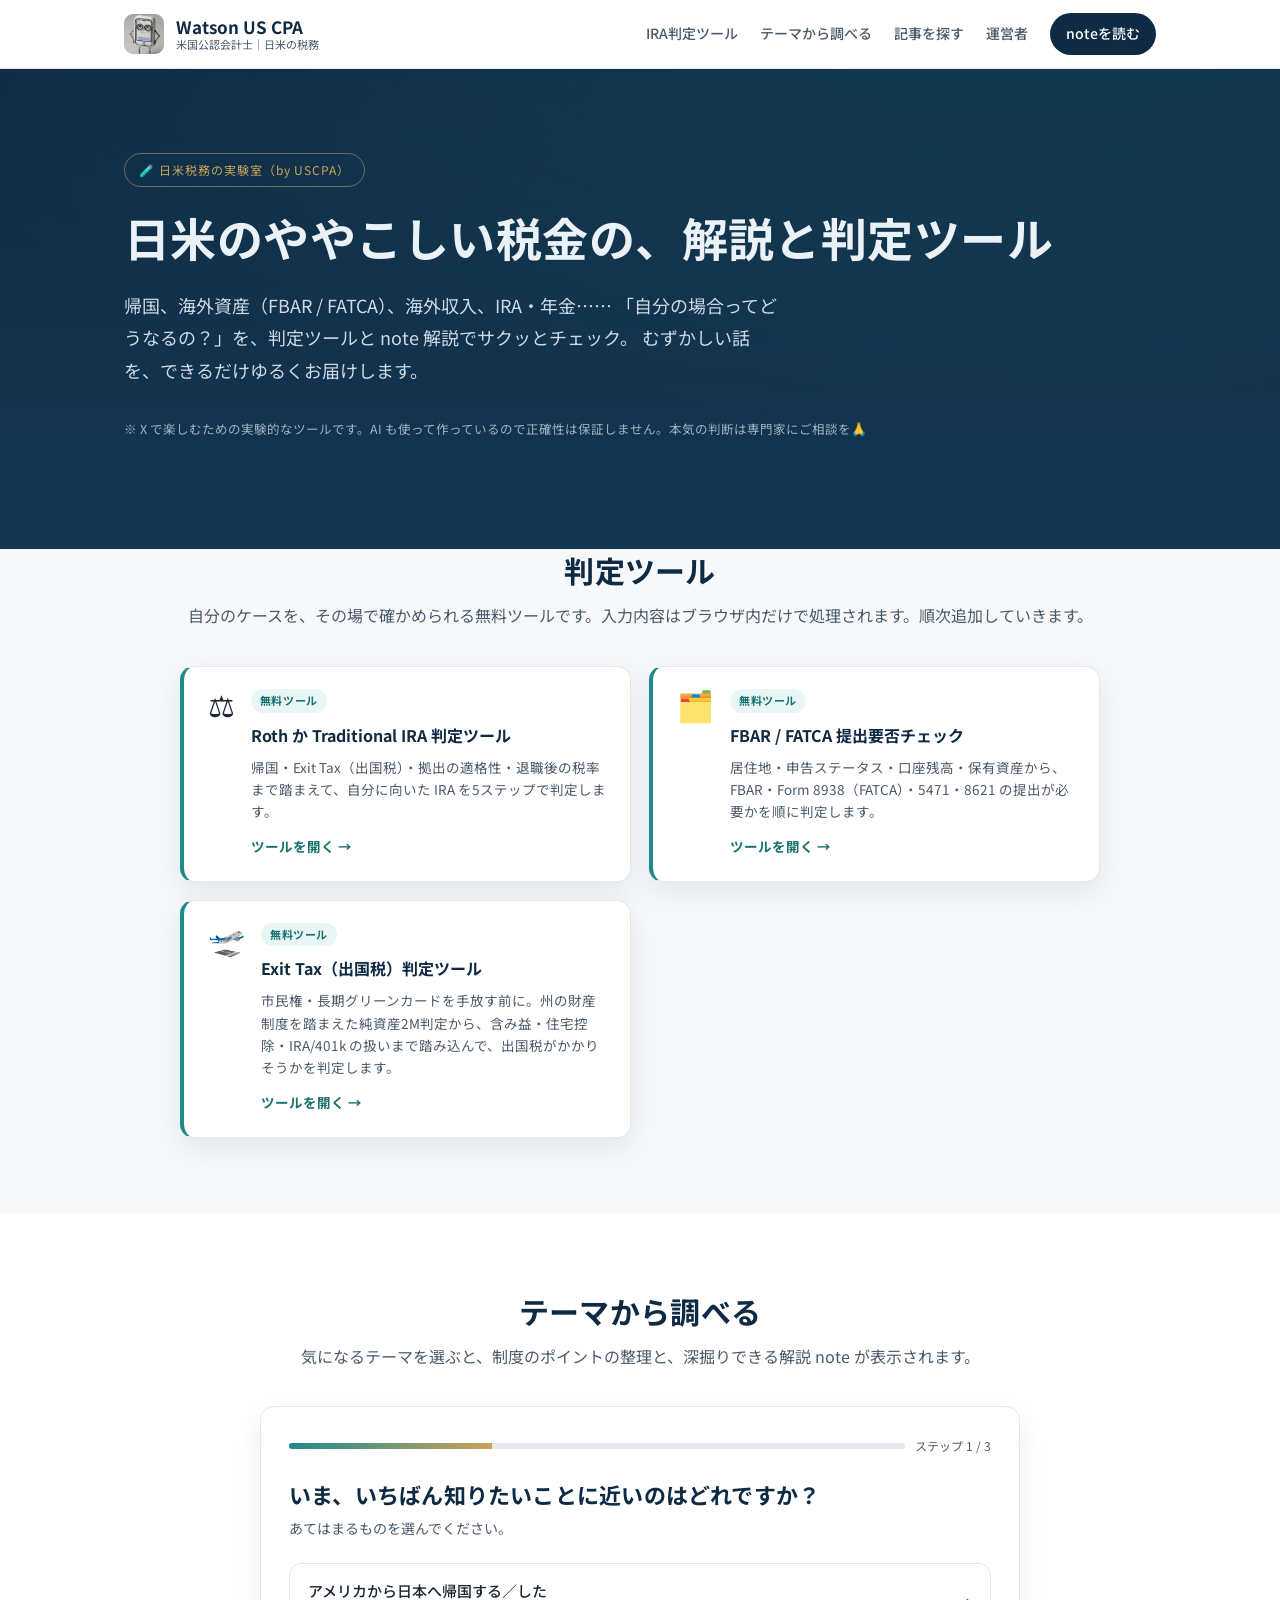
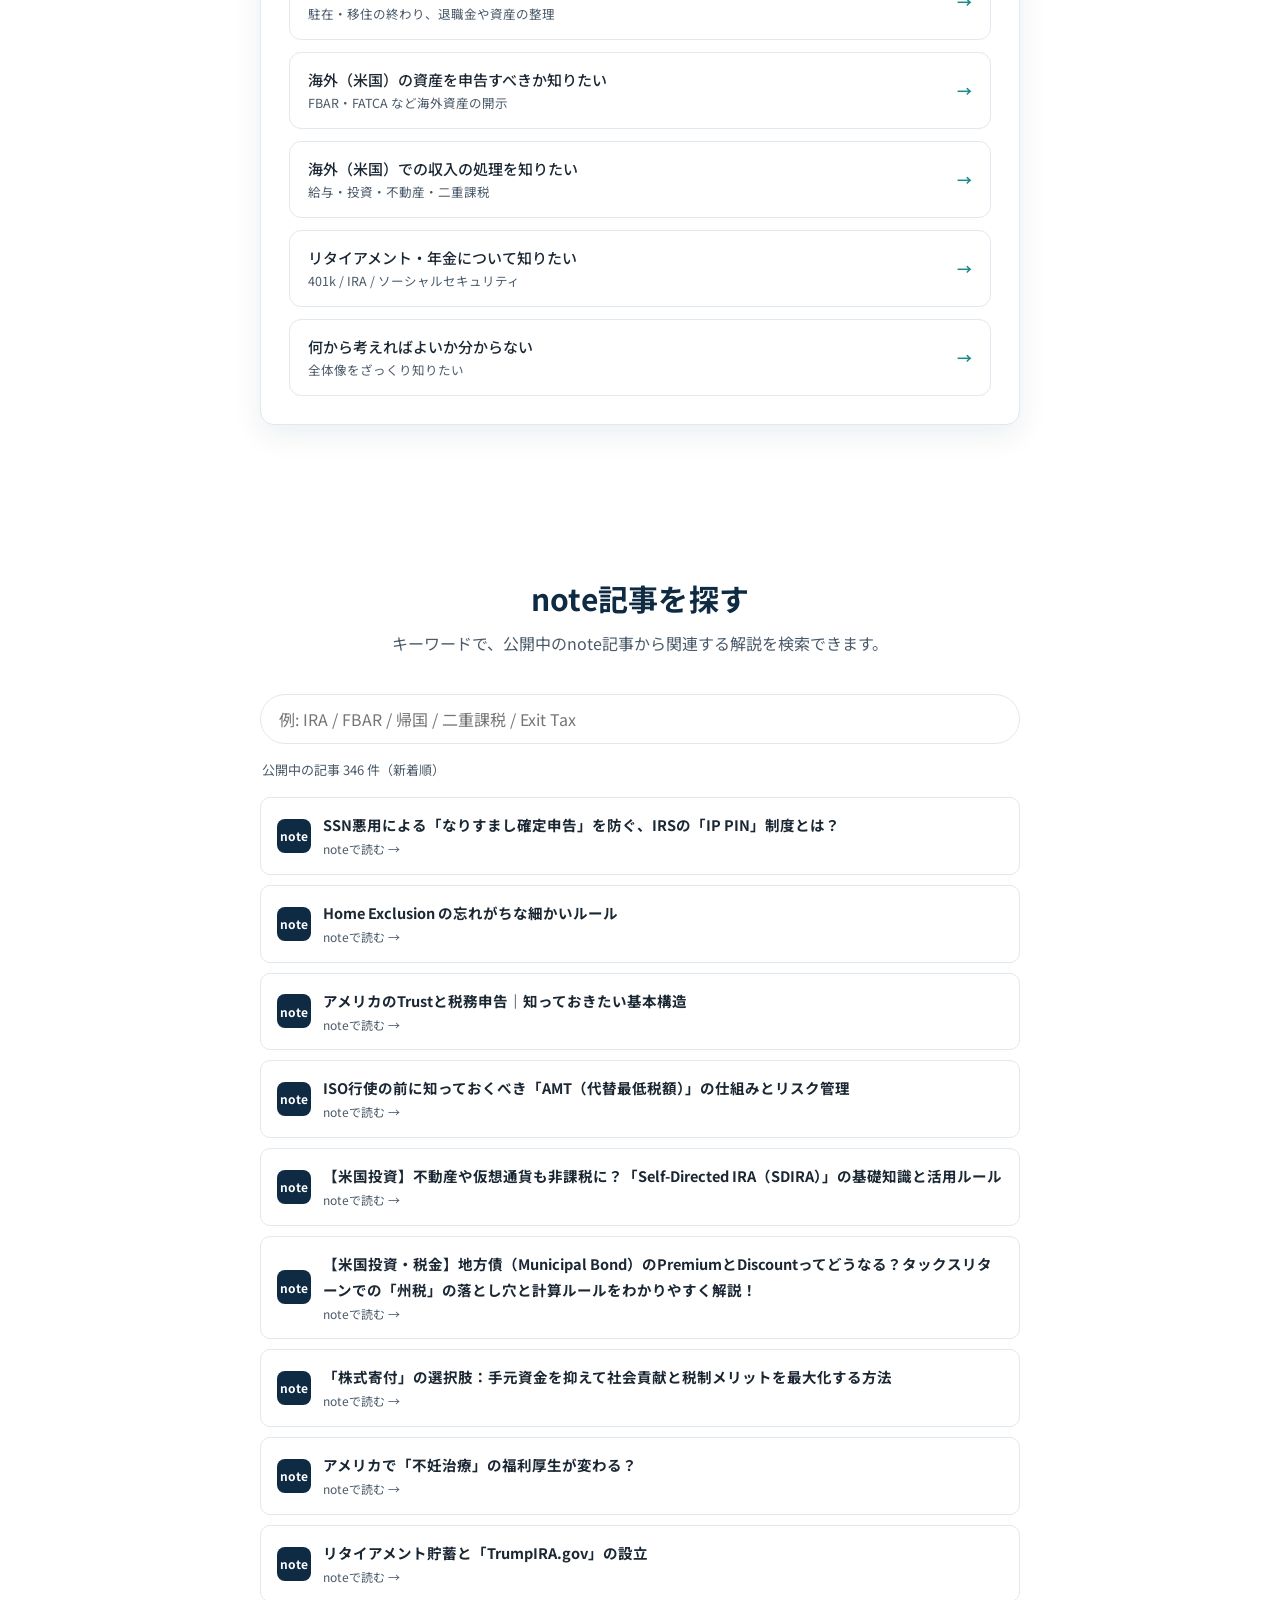
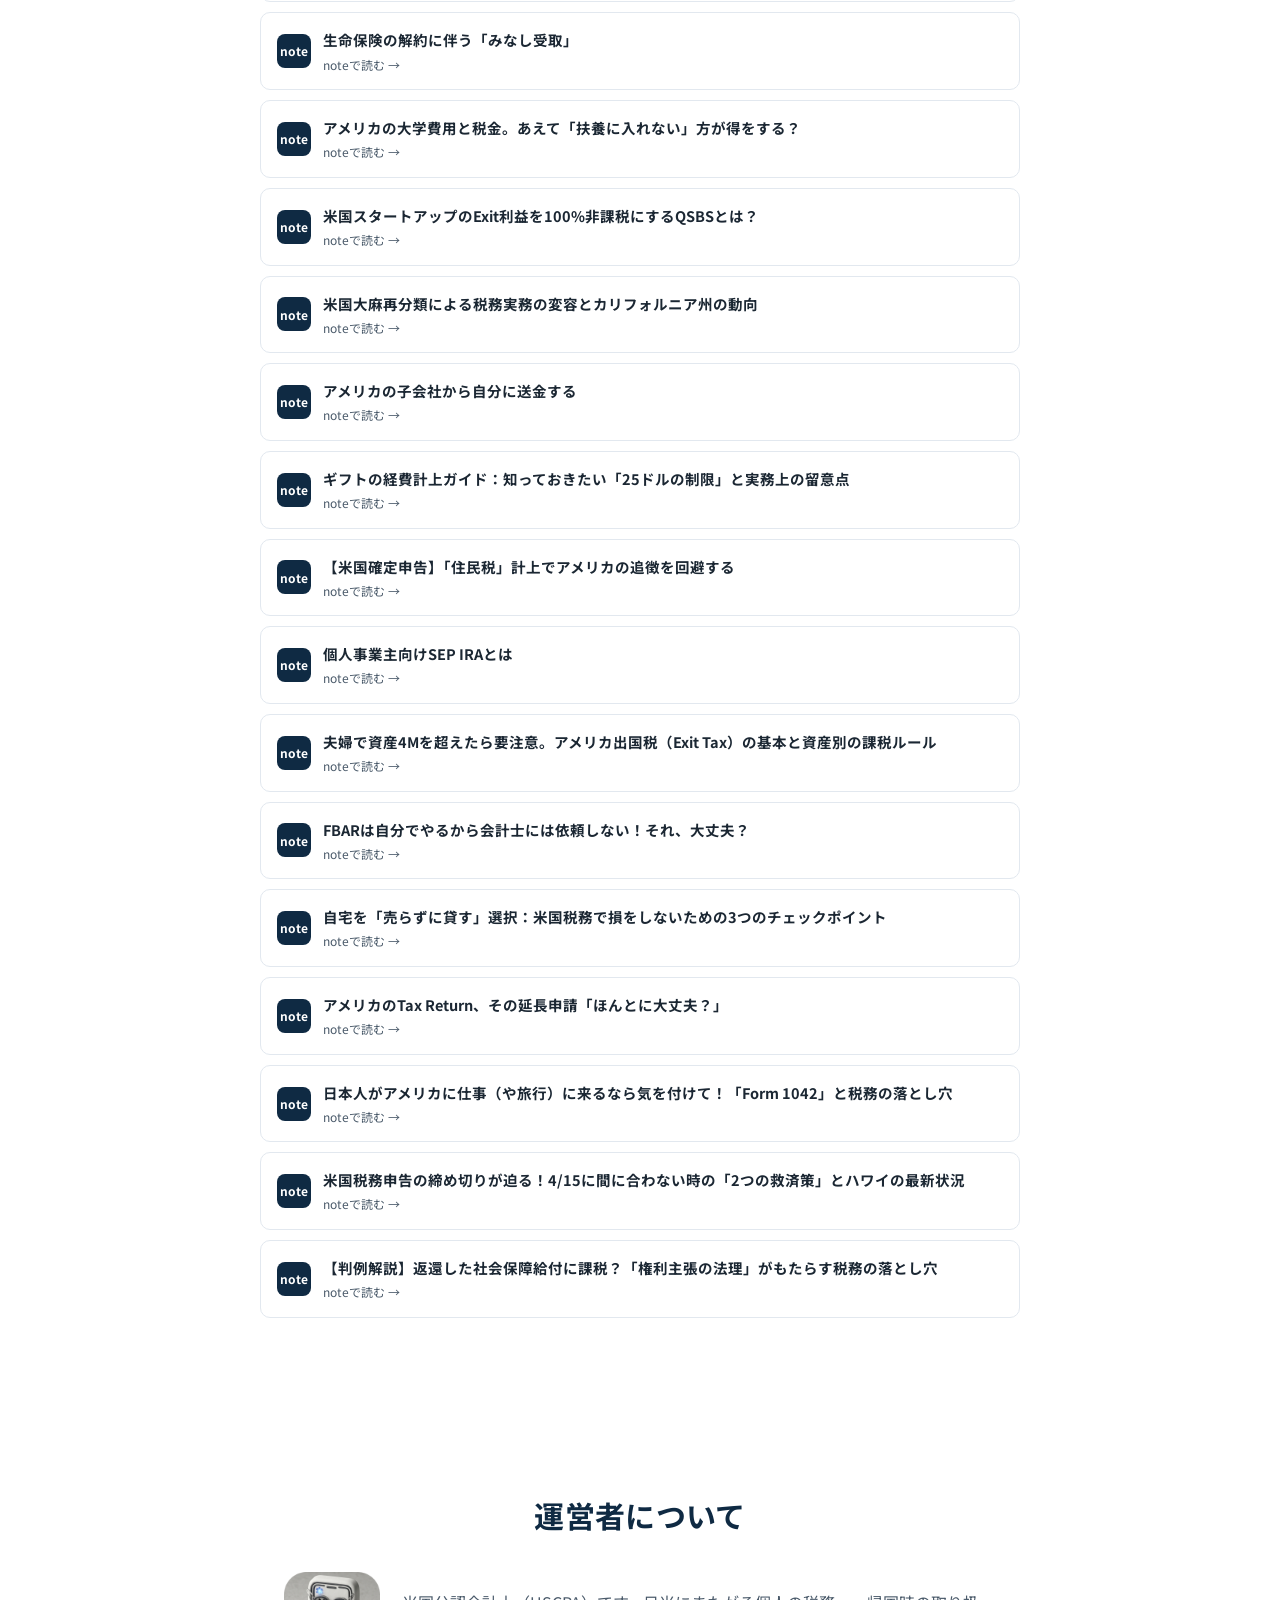
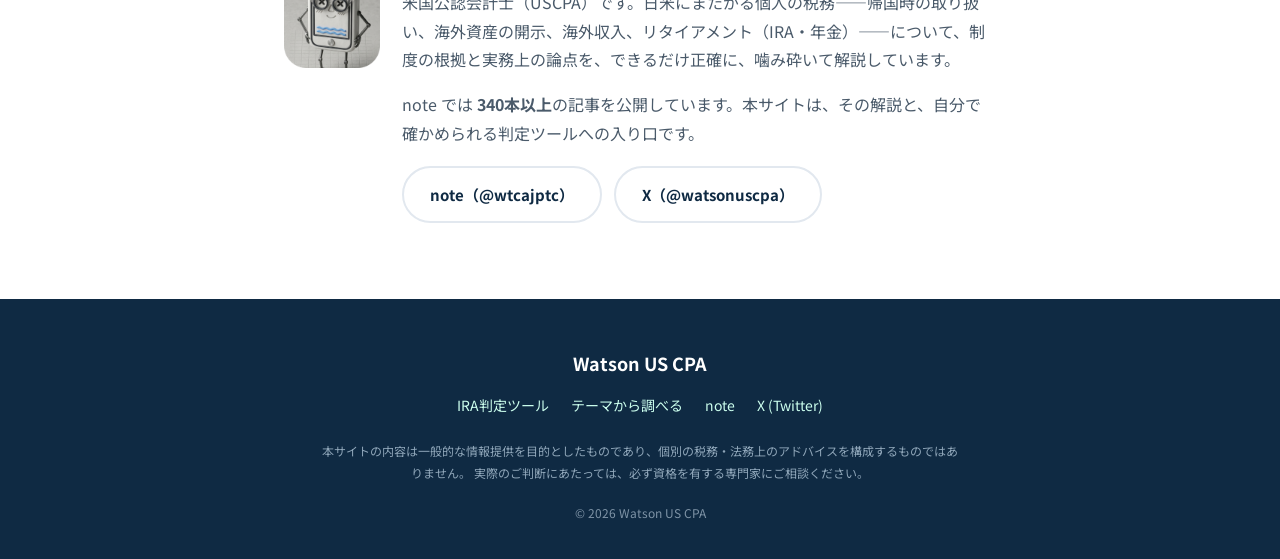
==== index.html @ b0e252cc "トップのヒーローを調整: 趣味・ポチッと表現を削除、ヒーローのボタン2つを削除 https://claude.ai/code/session_01CKh7BHox9RtDKH4gGtWrAj" ====
<!DOCTYPE html>
<html lang="ja">
<head>
  <meta charset="UTF-8" />
  <meta name="viewport" content="width=device-width, initial-scale=1.0" />
  <title>Watson US CPA ｜ 日米にまたがる税務の実務解説</title>
  <meta name="description" content="米国公認会計士（USCPA）が、日米にまたがる個人の税務——帰国、海外資産の開示（FBAR / FATCA）、海外収入、リタイアメント（IRA・年金）——を実務に基づいて解説します。知りたいテーマから、関連する解説noteと判定ツールにたどり着けます。" />

  <!-- OGP -->
  <meta property="og:type" content="website" />
  <meta property="og:title" content="Watson US CPA ｜ 日米にまたがる税務の実務解説" />
  <meta property="og:description" content="米国公認会計士（USCPA）が、日米にまたがる個人の税務を実務に基づいて解説。帰国・海外資産開示・海外収入・IRA / 年金。" />
  <meta name="twitter:card" content="summary" />
  <meta name="twitter:site" content="@watsonuscpa" />

  <link rel="icon" type="image/png" href="assets/img/favicon.png" />
  <link rel="apple-touch-icon" href="assets/img/apple-touch-icon.png" />

  <link rel="preconnect" href="https://fonts.googleapis.com" />
  <link rel="preconnect" href="https://fonts.gstatic.com" crossorigin />
  <link href="https://fonts.googleapis.com/css2?family=Noto+Sans+JP:wght@400;500;700&display=swap" rel="stylesheet" />
  <link rel="stylesheet" href="assets/css/style.css" />
</head>
<body>
  <!-- ===== Header ===== -->
  <header class="site-header">
    <div class="container header-inner">
      <a class="brand" href="#top">
        <img class="brand-mark" src="assets/img/avatar.png" alt="Watson US CPA" width="40" height="40" />
        <span class="brand-text">
          <strong>Watson US CPA</strong>
          <small>米国公認会計士｜日米の税務</small>
        </span>
      </a>
      <nav class="site-nav">
        <a href="ira/">IRA判定ツール</a>
        <a href="#diagnosis">テーマから調べる</a>
        <a href="#notes">記事を探す</a>
        <a href="#about">運営者</a>
        <a class="nav-cta" href="https://note.com/wtcajptc" target="_blank" rel="noopener">noteを読む</a>
      </nav>
    </div>
  </header>

  <main id="top">
    <!-- ===== Hero ===== -->
    <section class="hero">
      <div class="container hero-inner">
        <p class="eyebrow">🧪 日米税務の実験室（by USCPA）</p>
        <h1>日米のややこしい税金の、解説と判定ツール</h1>
        <p class="lead">
          帰国、海外資産（FBAR / FATCA）、海外収入、IRA・年金……
          「自分の場合ってどうなるの？」を、判定ツールと note 解説でサクッとチェック。
          むずかしい話を、できるだけゆるくお届けします。
        </p>
        <p class="hero-note">※ X で楽しむための実験的なツールです。AI も使って作っているので正確性は保証しません。本気の判断は専門家にご相談を🙏</p>
      </div>
    </section>

    <!-- ===== Tools ===== -->
    <section id="tools" class="tools">
      <div class="container">
        <header class="section-head">
          <h2>判定ツール</h2>
          <p>自分のケースを、その場で確かめられる無料ツールです。入力内容はブラウザ内だけで処理されます。順次追加していきます。</p>
        </header>
        <div id="tools-list" class="tools-grid"></div>
        <noscript>
          <p class="noscript-msg" style="text-align:center;">
            <a href="ira/">Roth か Traditional IRA 判定ツールを開く →</a>
          </p>
        </noscript>
      </div>
    </section>

    <!-- ===== Diagnosis ===== -->
    <section id="diagnosis" class="diagnosis">
      <div class="container">
        <header class="section-head">
          <h2>テーマから調べる</h2>
          <p>気になるテーマを選ぶと、制度のポイントの整理と、深掘りできる解説 note が表示されます。</p>
        </header>

        <div id="diagnosis-app" class="diagnosis-card">
          <!-- JSが描画します -->
          <noscript>
            <p class="noscript-msg">
              診断機能のご利用には JavaScript を有効にしてください。
              記事は <a href="https://note.com/wtcajptc" target="_blank" rel="noopener">note（@wtcajptc）</a> でもご覧いただけます。
            </p>
          </noscript>
        </div>
      </div>
    </section>

    <!-- ===== Notes search ===== -->
    <section id="notes" class="notes-search">
      <div class="container">
        <header class="section-head">
          <h2>note記事を探す</h2>
          <p>キーワードで、公開中のnote記事から関連する解説を検索できます。</p>
        </header>
        <div class="notes-box">
          <input id="notesSearch" type="search" placeholder="例: IRA / FBAR / 帰国 / 二重課税 / Exit Tax" autocomplete="off" />
          <p id="notesMeta" class="notes-meta"></p>
          <div id="notesList" class="dx-articles"></div>
        </div>
      </div>
    </section>

    <!-- ===== About ===== -->
    <section id="about" class="about">
      <div class="container about-inner">
        <header class="section-head">
          <h2>運営者について</h2>
        </header>
        <div class="about-card">
          <img class="about-avatar" src="assets/img/avatar.png" alt="Watson US CPA" width="96" height="96" />
          <div>
            <p>
              米国公認会計士（USCPA）です。日米にまたがる個人の税務——帰国時の取り扱い、海外資産の開示、海外収入、リタイアメント（IRA・年金）——について、制度の根拠と実務上の論点を、できるだけ正確に、噛み砕いて解説しています。
            </p>
            <p>
              note では <strong>340本以上</strong>の記事を公開しています。本サイトは、その解説と、自分で確かめられる判定ツールへの入り口です。
            </p>
            <p class="about-links">
              <a class="btn btn-outline" href="https://note.com/wtcajptc" target="_blank" rel="noopener">note（@wtcajptc）</a>
              <a class="btn btn-outline" href="https://x.com/watsonuscpa" target="_blank" rel="noopener">X（@watsonuscpa）</a>
            </p>
          </div>
        </div>
      </div>
    </section>
  </main>

  <!-- ===== Footer ===== -->
  <footer class="site-footer">
    <div class="container footer-inner">
      <p class="footer-brand">Watson US CPA</p>
      <nav class="footer-nav">
        <a href="ira/">IRA判定ツール</a>
        <a href="#diagnosis">テーマから調べる</a>
        <a href="https://note.com/wtcajptc" target="_blank" rel="noopener">note</a>
        <a href="https://x.com/watsonuscpa" target="_blank" rel="noopener">X (Twitter)</a>
      </nav>
      <p class="footer-disclaimer">
        本サイトの内容は一般的な情報提供を目的としたものであり、個別の税務・法務上のアドバイスを構成するものではありません。
        実際のご判断にあたっては、必ず資格を有する専門家にご相談ください。
      </p>
      <p class="footer-copy">© <span id="year"></span> Watson US CPA</p>
    </div>
  </footer>

  <script src="assets/js/notes.js"></script>
  <script src="assets/js/content.js?v=20260614a"></script>
  <script src="assets/js/app.js?v=20260614a"></script>
</body>
</html>
---- assets/css/style.css ----
/* ===== Design tokens ===== */
:root {
  --navy: #0f2a43;
  --navy-700: #16395a;
  --slate: #45607a;
  --teal: #1f8a8a;
  --teal-600: #18706f;
  --gold: #c9a35a;
  --bg: #f6f8fa;
  --surface: #ffffff;
  --ink: #1b2733;
  --ink-soft: #4a5a6a;
  --line: #e2e8ef;
  --shadow: 0 10px 30px rgba(15, 42, 67, 0.08);
  --radius: 14px;
  --maxw: 1080px;
}

* { box-sizing: border-box; }

html { scroll-behavior: smooth; }

body {
  margin: 0;
  font-family: "Noto Sans JP", system-ui, -apple-system, "Segoe UI", sans-serif;
  color: var(--ink);
  background: var(--bg);
  line-height: 1.8;
  -webkit-font-smoothing: antialiased;
}

.container {
  width: 100%;
  max-width: var(--maxw);
  margin: 0 auto;
  padding: 0 24px;
}

a { color: var(--teal-600); }

h1, h2, h3 { line-height: 1.4; letter-spacing: 0.01em; }

/* ===== Header ===== */
.site-header {
  position: sticky;
  top: 0;
  z-index: 50;
  background: rgba(255, 255, 255, 0.92);
  backdrop-filter: blur(8px);
  border-bottom: 1px solid var(--line);
}
.header-inner {
  display: flex;
  align-items: center;
  justify-content: space-between;
  height: 68px;
}
.brand {
  display: flex;
  align-items: center;
  gap: 12px;
  text-decoration: none;
  color: var(--navy);
}
.brand-mark {
  width: 40px;
  height: 40px;
  object-fit: contain;
}
.brand-text { display: flex; flex-direction: column; line-height: 1.2; }
.brand-text strong { font-size: 17px; }
.brand-text small { color: var(--ink-soft); font-size: 11px; }

.site-nav { display: flex; align-items: center; gap: 22px; }
.site-nav a {
  text-decoration: none;
  color: var(--ink-soft);
  font-size: 14px;
  font-weight: 500;
}
.site-nav a:hover { color: var(--navy); }
.nav-cta {
  padding: 8px 16px;
  border-radius: 999px;
  background: var(--navy);
  color: #fff !important;
}
.nav-cta:hover { background: var(--navy-700); }

/* ===== Hero ===== */
.hero {
  background:
    radial-gradient(1200px 400px at 80% -10%, rgba(31, 138, 138, 0.18), transparent),
    linear-gradient(180deg, #0f2a43 0%, #143752 100%);
  color: #eaf1f7;
  padding: 84px 0 96px;
}
.eyebrow {
  display: inline-block;
  margin: 0 0 18px;
  padding: 5px 14px;
  border: 1px solid rgba(201, 163, 90, 0.5);
  border-radius: 999px;
  color: var(--gold);
  font-size: 12px;
  letter-spacing: 0.08em;
}
.hero h1 {
  margin: 0 0 20px;
  font-size: clamp(28px, 4.6vw, 46px);
  font-weight: 700;
}
.lead {
  max-width: 660px;
  margin: 0 0 32px;
  font-size: clamp(15px, 1.8vw, 18px);
  color: #cddae6;
}
.hero-actions { display: flex; flex-wrap: wrap; gap: 14px; }
.hero-note {
  margin-top: 26px;
  font-size: 12.5px;
  color: #9fb3c4;
}

/* ===== Buttons ===== */
.btn {
  display: inline-flex;
  align-items: center;
  justify-content: center;
  padding: 13px 26px;
  border-radius: 999px;
  font-weight: 700;
  font-size: 15px;
  text-decoration: none;
  border: 2px solid transparent;
  cursor: pointer;
  transition: transform 0.05s ease, background 0.2s ease, color 0.2s ease;
}
.btn:active { transform: translateY(1px); }
.btn-primary { background: var(--gold); color: #2a2010; }
.btn-primary:hover { background: #d8b46e; }
.btn-ghost { background: transparent; border-color: rgba(255, 255, 255, 0.45); color: #fff; }
.btn-ghost:hover { background: rgba(255, 255, 255, 0.1); }
.btn-outline { background: #fff; border-color: var(--line); color: var(--navy); }
.btn-outline:hover { border-color: var(--teal); color: var(--teal-600); }

/* ===== Featured tool ===== */
.tools { background: var(--bg); padding-top: 0; }
.tools-grid {
  display: grid;
  grid-template-columns: repeat(auto-fit, minmax(300px, 1fr));
  gap: 18px;
  max-width: 920px;
  margin: 0 auto;
}
.tool-card {
  display: flex;
  align-items: flex-start;
  gap: 16px;
  background: var(--surface);
  border: 1px solid var(--line);
  border-left: 4px solid var(--teal);
  border-radius: var(--radius);
  box-shadow: var(--shadow);
  padding: 22px 24px;
  text-decoration: none;
  color: var(--ink);
  transition: transform 0.06s ease, border-color 0.15s ease;
}
.tool-card:hover { transform: translateY(-2px); border-left-color: var(--gold); }
.tool-card-emoji { font-size: 30px; line-height: 1; flex-shrink: 0; }
.tool-card-body { display: flex; flex-direction: column; }
.tool-card-badge {
  align-self: flex-start;
  font-size: 11px;
  font-weight: 700;
  letter-spacing: 0.05em;
  color: var(--teal-600);
  background: #e8f6f6;
  padding: 2px 9px;
  border-radius: 999px;
  margin-bottom: 8px;
}
.tool-card-body strong { font-size: 16px; color: var(--navy); }
.tool-card-desc { font-size: 13.5px; color: var(--ink-soft); margin: 6px 0 12px; line-height: 1.65; }
.tool-card-cta { font-size: 13.5px; font-weight: 700; color: var(--teal-600); }
/* 準備中ツール：クリック不可・トーンを落とす */
.tool-card.is-soon {
  cursor: default;
  border-left-color: var(--line);
  background: #fafafa;
  box-shadow: none;
}
.tool-card.is-soon:hover { transform: none; border-left-color: var(--line); }
.tool-card.is-soon .tool-card-emoji { opacity: 0.5; filter: grayscale(1); }
.tool-card.is-soon strong,
.tool-card.is-soon .tool-card-desc { color: var(--ink-soft); }
.tool-card-badge.is-soon { color: #8a8a8a; background: #ededed; }
.tool-card.is-soon .tool-card-cta { color: #9a9a9a; }
/* 準備中でも関連noteは調べられる導線 */
.tool-card-soonlink {
  align-self: flex-start;
  font-size: 13px;
  font-weight: 700;
  color: var(--teal-600);
  text-decoration: none;
  cursor: pointer;
}
.tool-card-soonlink:hover { text-decoration: underline; }

/* 結果カード内のツール導線 */
.dx-tools { display: grid; gap: 10px; margin-bottom: 22px; }
.dx-tool {
  display: flex;
  align-items: center;
  gap: 14px;
  padding: 14px 16px;
  border: 1.5px solid var(--teal);
  border-radius: 12px;
  background: #f3fbfb;
  text-decoration: none;
  color: var(--ink);
  transition: background 0.15s ease;
}
.dx-tool:hover { background: #e8f6f6; }
.dx-tool-emoji { font-size: 24px; flex-shrink: 0; }
.dx-tool-body { display: flex; flex-direction: column; flex: 1; }
.dx-tool-body strong { font-size: 14.5px; color: var(--navy); }
.dx-tool-body span { font-size: 12.5px; color: var(--ink-soft); margin-top: 2px; line-height: 1.55; }
.dx-tool-cta { color: var(--teal); font-weight: 700; flex-shrink: 0; }
.dx-tool.is-soon {
  cursor: default;
  border-color: var(--line);
  background: #fafafa;
}
.dx-tool.is-soon:hover { background: #fafafa; }
.dx-tool.is-soon .dx-tool-emoji { opacity: 0.5; filter: grayscale(1); }
.dx-tool.is-soon .dx-tool-body strong { color: var(--ink-soft); }
.dx-tool-soon {
  font-size: 10.5px;
  font-weight: 700;
  color: #8a8a8a;
  background: #ededed;
  padding: 1px 7px;
  border-radius: 999px;
  margin-left: 4px;
  vertical-align: middle;
}
.dx-tool-soonlink {
  flex-shrink: 0;
  font-size: 12.5px;
  font-weight: 700;
  color: var(--teal-600);
  text-decoration: none;
  cursor: pointer;
}
.dx-tool-soonlink:hover { text-decoration: underline; }

/* ===== Sections ===== */
section { padding: 76px 0; }
.section-head { margin-bottom: 36px; text-align: center; }
.section-head h2 { margin: 0 0 10px; font-size: clamp(22px, 3vw, 30px); color: var(--navy); }
.section-head p { margin: 0; color: var(--ink-soft); }

/* ===== Diagnosis ===== */
.diagnosis { background: var(--surface); }
.diagnosis-card {
  max-width: 760px;
  margin: 0 auto;
  background: var(--surface);
  border: 1px solid var(--line);
  border-radius: var(--radius);
  box-shadow: var(--shadow);
  padding: 28px;
  min-height: 320px;
}

.dx-progress {
  display: flex;
  align-items: center;
  gap: 10px;
  margin-bottom: 22px;
}
.dx-progress-bar {
  flex: 1;
  height: 6px;
  background: var(--line);
  border-radius: 999px;
  overflow: hidden;
}
.dx-progress-fill {
  height: 100%;
  width: 0;
  background: linear-gradient(90deg, var(--teal), var(--gold));
  transition: width 0.35s ease;
}
.dx-step-label { font-size: 12px; color: var(--ink-soft); white-space: nowrap; }

.dx-question {
  font-size: clamp(18px, 2.4vw, 22px);
  font-weight: 700;
  color: var(--navy);
  margin: 0 0 6px;
}
.dx-sub { margin: 0 0 22px; color: var(--ink-soft); font-size: 14px; }

.dx-options { display: grid; gap: 12px; }
.dx-option {
  display: flex;
  align-items: center;
  justify-content: space-between;
  gap: 14px;
  width: 100%;
  text-align: left;
  padding: 16px 18px;
  border: 1.5px solid var(--line);
  border-radius: 12px;
  background: #fff;
  color: var(--ink);
  font-size: 15px;
  font-weight: 500;
  font-family: inherit;
  cursor: pointer;
  transition: border-color 0.15s ease, background 0.15s ease, transform 0.05s ease;
}
.dx-option:hover { border-color: var(--teal); background: #f3fbfb; }
.dx-option:active { transform: translateY(1px); }
.dx-option .arrow { color: var(--teal); font-weight: 700; flex-shrink: 0; }
.dx-option small { display: block; font-weight: 400; color: var(--ink-soft); font-size: 12.5px; margin-top: 3px; }

/* ===== Result ===== */
.dx-result-tag {
  display: inline-block;
  font-size: 12px;
  letter-spacing: 0.06em;
  color: var(--teal-600);
  background: #e8f6f6;
  padding: 4px 12px;
  border-radius: 999px;
  margin-bottom: 14px;
}
.dx-result-title {
  margin: 0 0 18px;
  font-size: clamp(19px, 2.6vw, 24px);
  color: var(--navy);
}
.dx-points {
  list-style: none;
  margin: 0 0 26px;
  padding: 0;
  display: grid;
  gap: 12px;
}
.dx-points li {
  position: relative;
  padding: 14px 16px 14px 46px;
  background: #f7fafc;
  border: 1px solid var(--line);
  border-radius: 10px;
  font-size: 14.5px;
}
.dx-points li::before {
  content: "✓";
  position: absolute;
  left: 16px;
  top: 13px;
  display: grid;
  place-items: center;
  width: 20px;
  height: 20px;
  border-radius: 50%;
  background: var(--teal);
  color: #fff;
  font-size: 12px;
  font-weight: 700;
}

.dx-articles-head {
  font-size: 14px;
  font-weight: 700;
  color: var(--navy);
  margin: 0 0 12px;
  padding-top: 6px;
  border-top: 1px dashed var(--line);
}
.dx-articles { display: grid; gap: 10px; margin-bottom: 24px; }
.dx-article {
  display: flex;
  align-items: center;
  gap: 12px;
  padding: 14px 16px;
  border: 1px solid var(--line);
  border-radius: 10px;
  text-decoration: none;
  color: var(--ink);
  background: #fff;
  transition: border-color 0.15s ease, background 0.15s ease;
}
.dx-article:hover { border-color: var(--gold); background: #fffdf7; }
.dx-article .ico {
  flex-shrink: 0;
  width: 34px;
  height: 34px;
  border-radius: 8px;
  display: grid;
  place-items: center;
  background: var(--navy);
  color: #fff;
  font-size: 12px;
  font-weight: 700;
}
.dx-article .meta { display: flex; flex-direction: column; }
.dx-article .meta strong { font-size: 14.5px; font-weight: 700; }
.dx-article .meta span { font-size: 12px; color: var(--ink-soft); }
.dx-article.is-pending { opacity: 0.85; }
.dx-article.is-pending .ico { background: var(--slate); }

.dx-share { margin: 4px 0 18px; }
.dx-share-btn {
  display: inline-flex;
  align-items: center;
  gap: 8px;
  padding: 10px 18px;
  border-radius: 999px;
  background: #1b2733;
  color: #fff;
  font-size: 13.5px;
  font-weight: 700;
  text-decoration: none;
  transition: background 0.15s ease;
}
.dx-share-btn:hover { background: #000; }
.dx-share-btn .dx-x { font-size: 16px; line-height: 1; }

.dx-cta {
  background: linear-gradient(135deg, #0f2a43, #16456a);
  color: #eaf1f7;
  border-radius: 12px;
  padding: 20px 22px;
  margin-bottom: 8px;
}
.dx-cta p { margin: 0 0 14px; font-size: 14px; color: #cddae6; }
.dx-cta .btn { font-size: 14px; padding: 11px 22px; }

.dx-actions {
  display: flex;
  flex-wrap: wrap;
  gap: 12px;
  margin-top: 22px;
  padding-top: 18px;
  border-top: 1px solid var(--line);
}
.dx-back, .dx-restart {
  background: none;
  border: none;
  color: var(--ink-soft);
  font-family: inherit;
  font-size: 14px;
  cursor: pointer;
  padding: 8px 4px;
}
.dx-back:hover, .dx-restart:hover { color: var(--navy); text-decoration: underline; }

.dx-disclaimer {
  margin-top: 18px;
  font-size: 12px;
  color: var(--ink-soft);
  background: #f7fafc;
  border-radius: 8px;
  padding: 12px 14px;
}

/* fade-in for steps */
.dx-fade { animation: dxFade 0.28s ease; }
@keyframes dxFade {
  from { opacity: 0; transform: translateY(6px); }
  to { opacity: 1; transform: translateY(0); }
}

.noscript-msg { color: var(--ink-soft); }

/* ===== Cases ===== */
.cases { background: var(--bg); }
.case-grid {
  display: grid;
  grid-template-columns: repeat(2, 1fr);
  gap: 18px;
}
.case-item {
  background: var(--surface);
  border: 1px solid var(--line);
  border-radius: var(--radius);
  padding: 24px;
}
.case-item h3 { margin: 0 0 8px; color: var(--navy); font-size: 17px; }
.case-item p { margin: 0; color: var(--ink-soft); font-size: 14px; }
.case-link { margin-top: 12px !important; }
.case-link a {
  font-size: 13.5px;
  font-weight: 700;
  color: var(--teal-600);
  text-decoration: none;
}
.case-link a:hover { color: var(--gold); text-decoration: underline; }
.badge {
  display: inline-block;
  margin-left: 6px;
  font-size: 11px;
  color: var(--gold);
  border: 1px solid rgba(201, 163, 90, 0.5);
  border-radius: 999px;
  padding: 1px 9px;
  vertical-align: middle;
}

/* ===== Notes search ===== */
.notes-search { background: var(--surface); }
.notes-box { max-width: 760px; margin: 0 auto; }
#notesSearch {
  width: 100%;
  height: 50px;
  padding: 0 18px;
  font-family: inherit;
  font-size: 16px;
  color: var(--ink);
  background: #fff;
  border: 1.5px solid var(--line);
  border-radius: 999px;
  transition: border-color 0.15s ease;
}
#notesSearch:focus { outline: none; border-color: var(--teal); }
.notes-meta { margin: 14px 2px 16px; font-size: 13px; color: var(--ink-soft); }

/* ===== About ===== */
.about { background: var(--surface); }
.about-inner { max-width: 760px; margin: 0 auto; }
.about-inner p { color: var(--ink-soft); }
.about-card { display: flex; gap: 22px; align-items: flex-start; }
.about-avatar {
  flex-shrink: 0;
  width: 96px;
  height: 96px;
  object-fit: contain;
}
.about-links { display: flex; gap: 12px; flex-wrap: wrap; margin: 18px 0 0; }
@media (max-width: 560px) {
  .about-card { flex-direction: column; align-items: center; text-align: left; }
}

/* ===== Footer ===== */
.site-footer {
  background: var(--navy);
  color: #c5d4e1;
  padding: 48px 0 36px;
}
.footer-inner { text-align: center; }
.footer-brand { font-weight: 700; color: #fff; font-size: 18px; margin: 0 0 14px; }
.footer-nav { display: flex; justify-content: center; gap: 22px; margin-bottom: 22px; }
.footer-nav a { color: #cfe; text-decoration: none; font-size: 14px; }
.footer-nav a:hover { text-decoration: underline; }
.footer-disclaimer {
  max-width: 640px;
  margin: 0 auto 18px;
  font-size: 12px;
  color: #8fa6b9;
}
.footer-copy { font-size: 12px; color: #7e93a6; margin: 0; }

/* ===== Responsive ===== */
@media (max-width: 720px) {
  .site-nav { gap: 14px; }
  .site-nav a:not(.nav-cta) { display: none; }
  .case-grid { grid-template-columns: 1fr; }
  section { padding: 56px 0; }
  .hero { padding: 60px 0 70px; }
  .diagnosis-card { padding: 20px; }
}
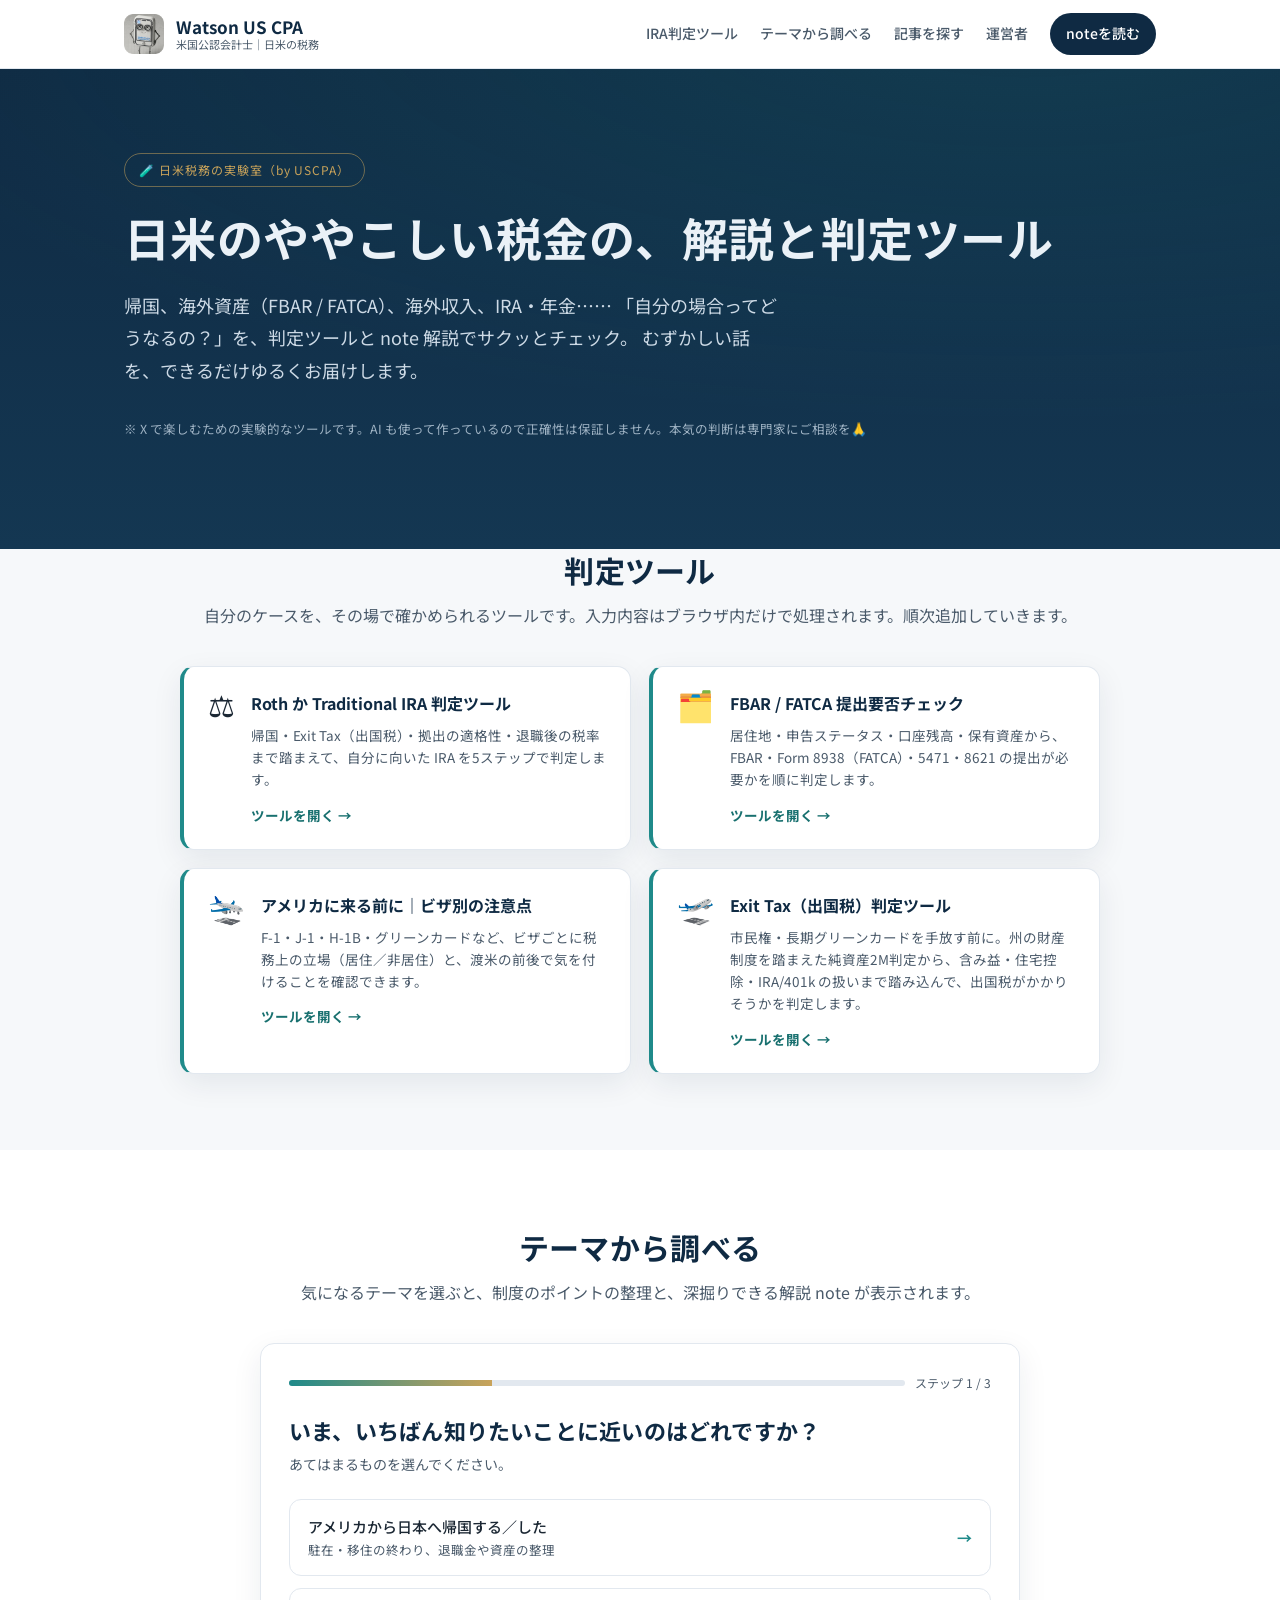
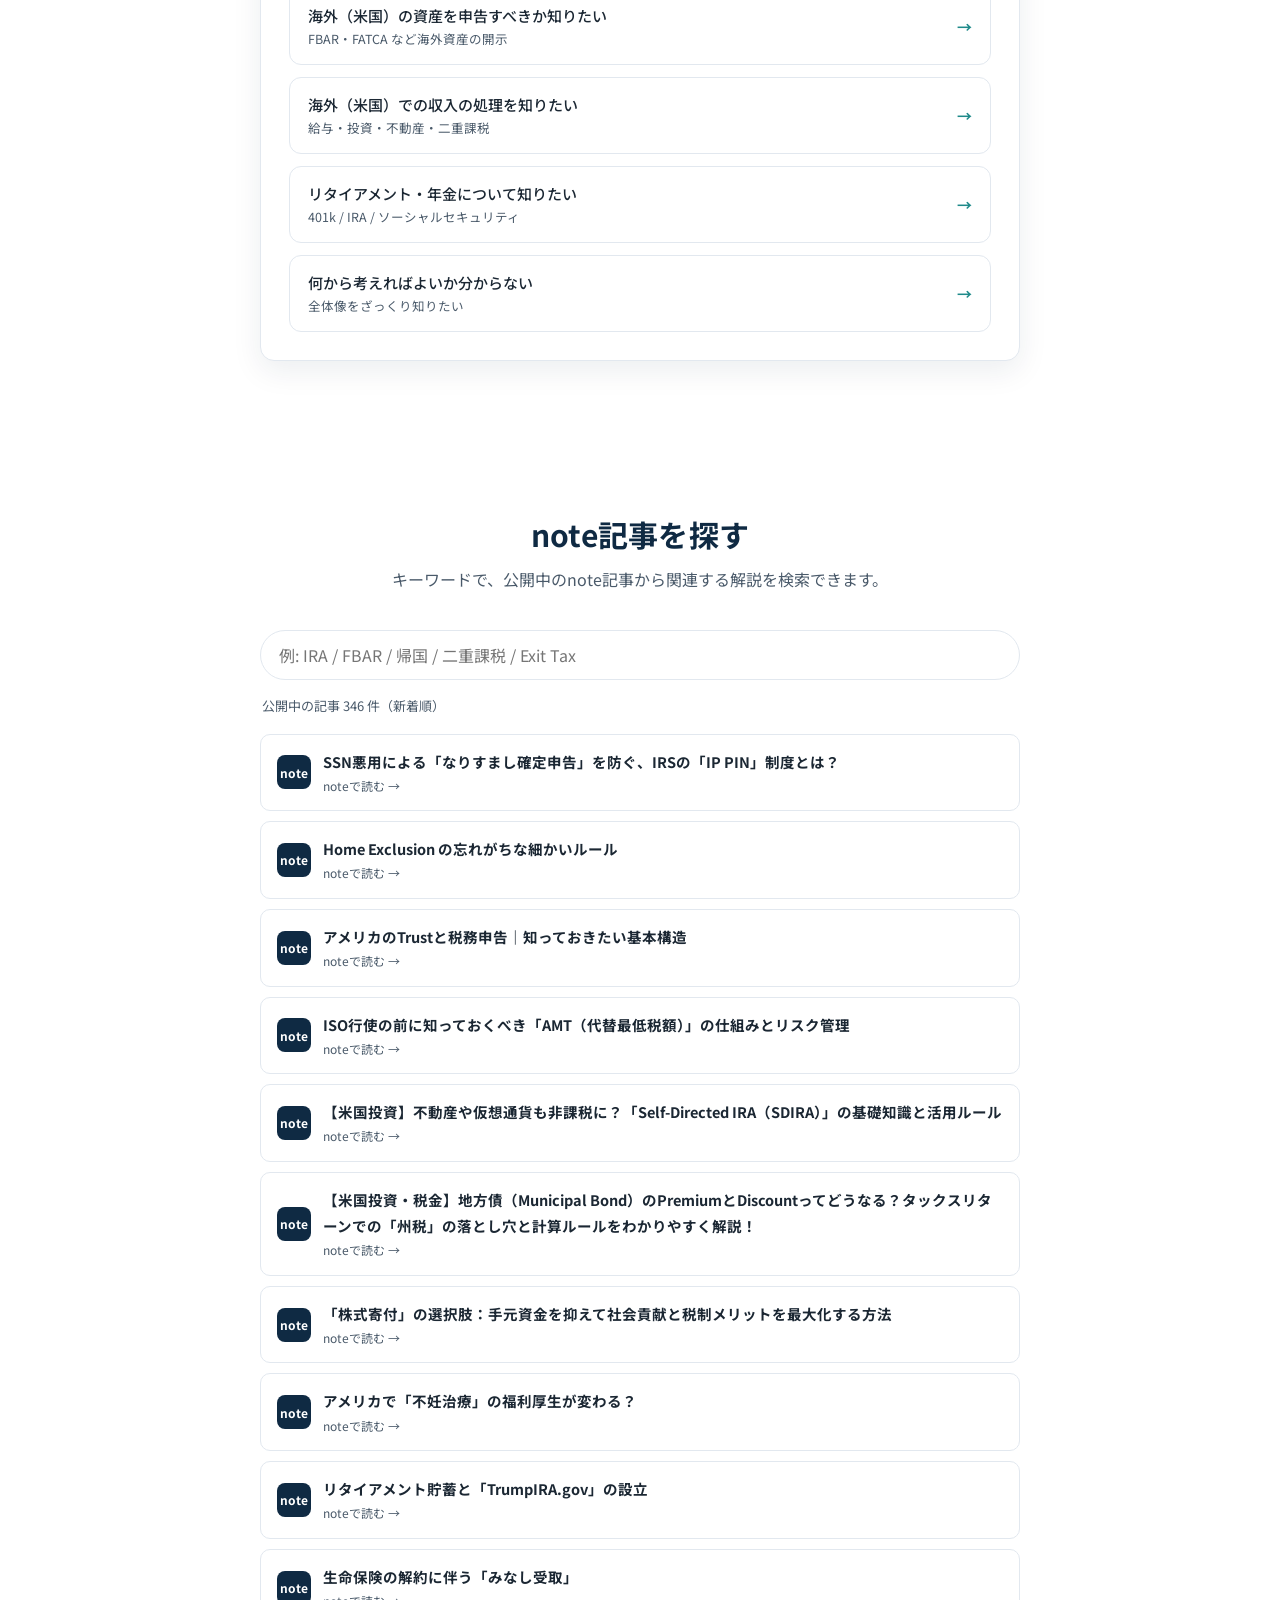
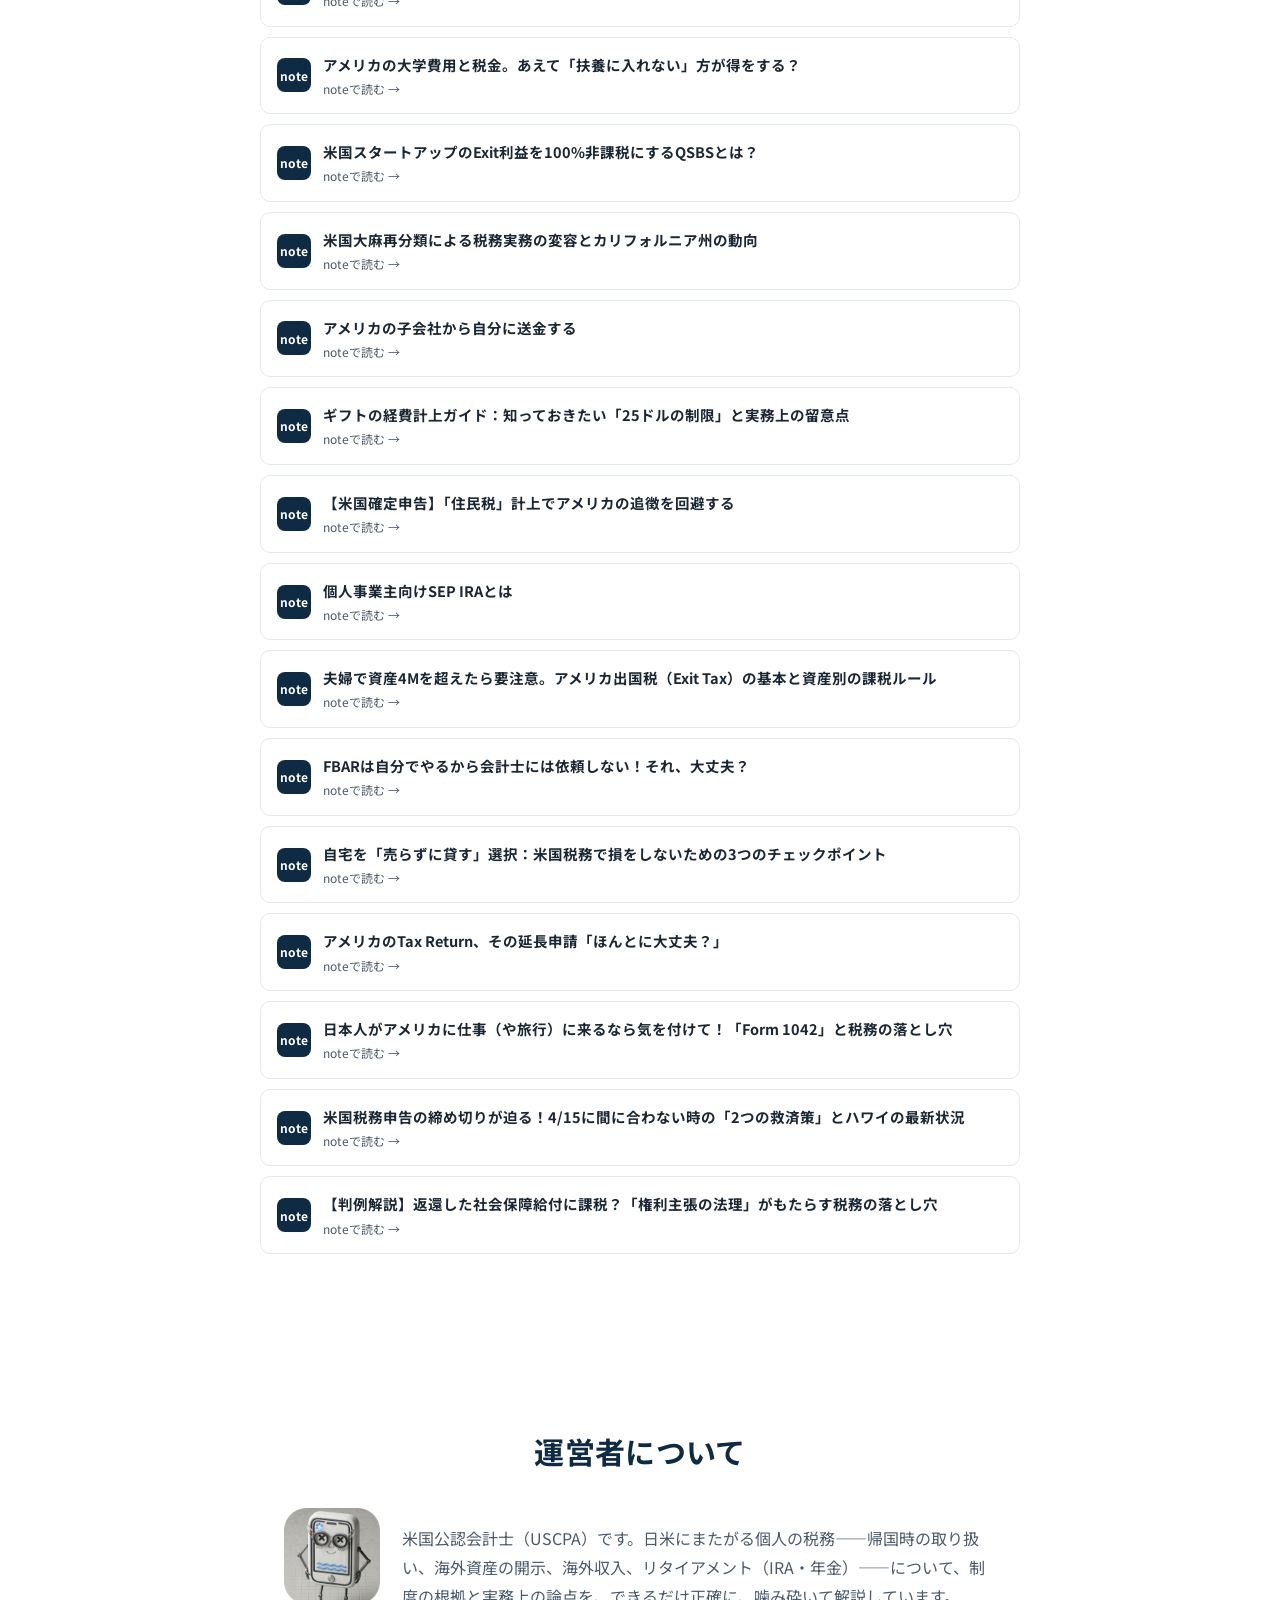
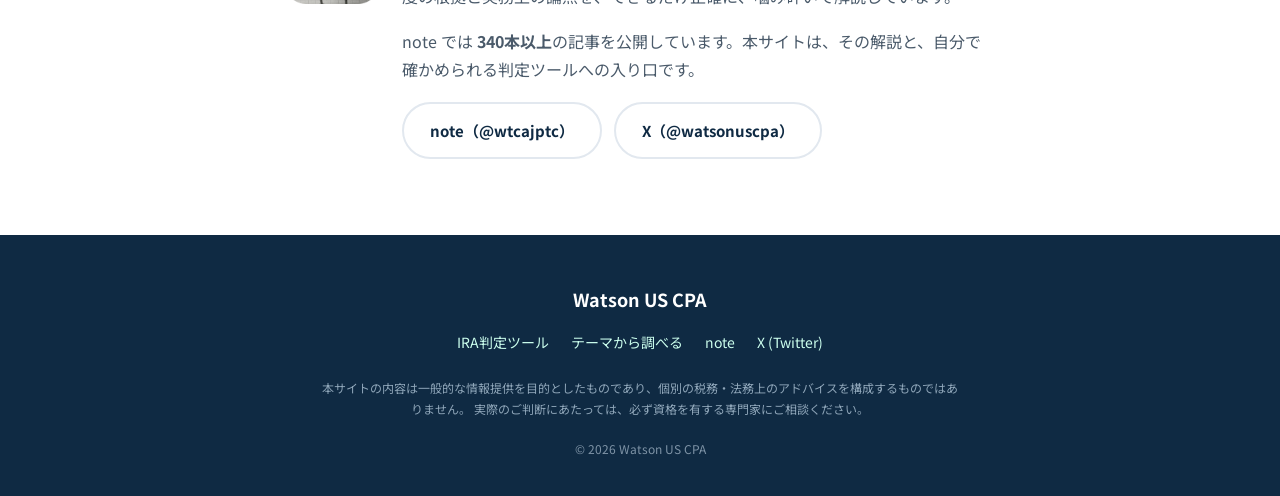
==== commit 2bbc0f45: "ビザ別ツール新規公開＋全ツールに免責同意ゲート＋「無料ツール」表記削除 - arrival/: アメリカに来る人向けのビザ別注意点ツールを追加。ビザ選択で   居住/非居住の立場と注意点を表示。F/J" ====
--- a/index.html
+++ b/index.html
@@ -62,7 +62,7 @@
       <div class="container">
         <header class="section-head">
           <h2>判定ツール</h2>
-          <p>自分のケースを、その場で確かめられる無料ツールです。入力内容はブラウザ内だけで処理されます。順次追加していきます。</p>
+          <p>自分のケースを、その場で確かめられるツールです。入力内容はブラウザ内だけで処理されます。順次追加していきます。</p>
         </header>
         <div id="tools-list" class="tools-grid"></div>
         <noscript>
@@ -152,7 +152,7 @@
   </footer>
 
   <script src="assets/js/notes.js"></script>
-  <script src="assets/js/content.js?v=20260614a"></script>
+  <script src="assets/js/content.js?v=20260614b"></script>
   <script src="assets/js/app.js?v=20260614a"></script>
 </body>
 </html>
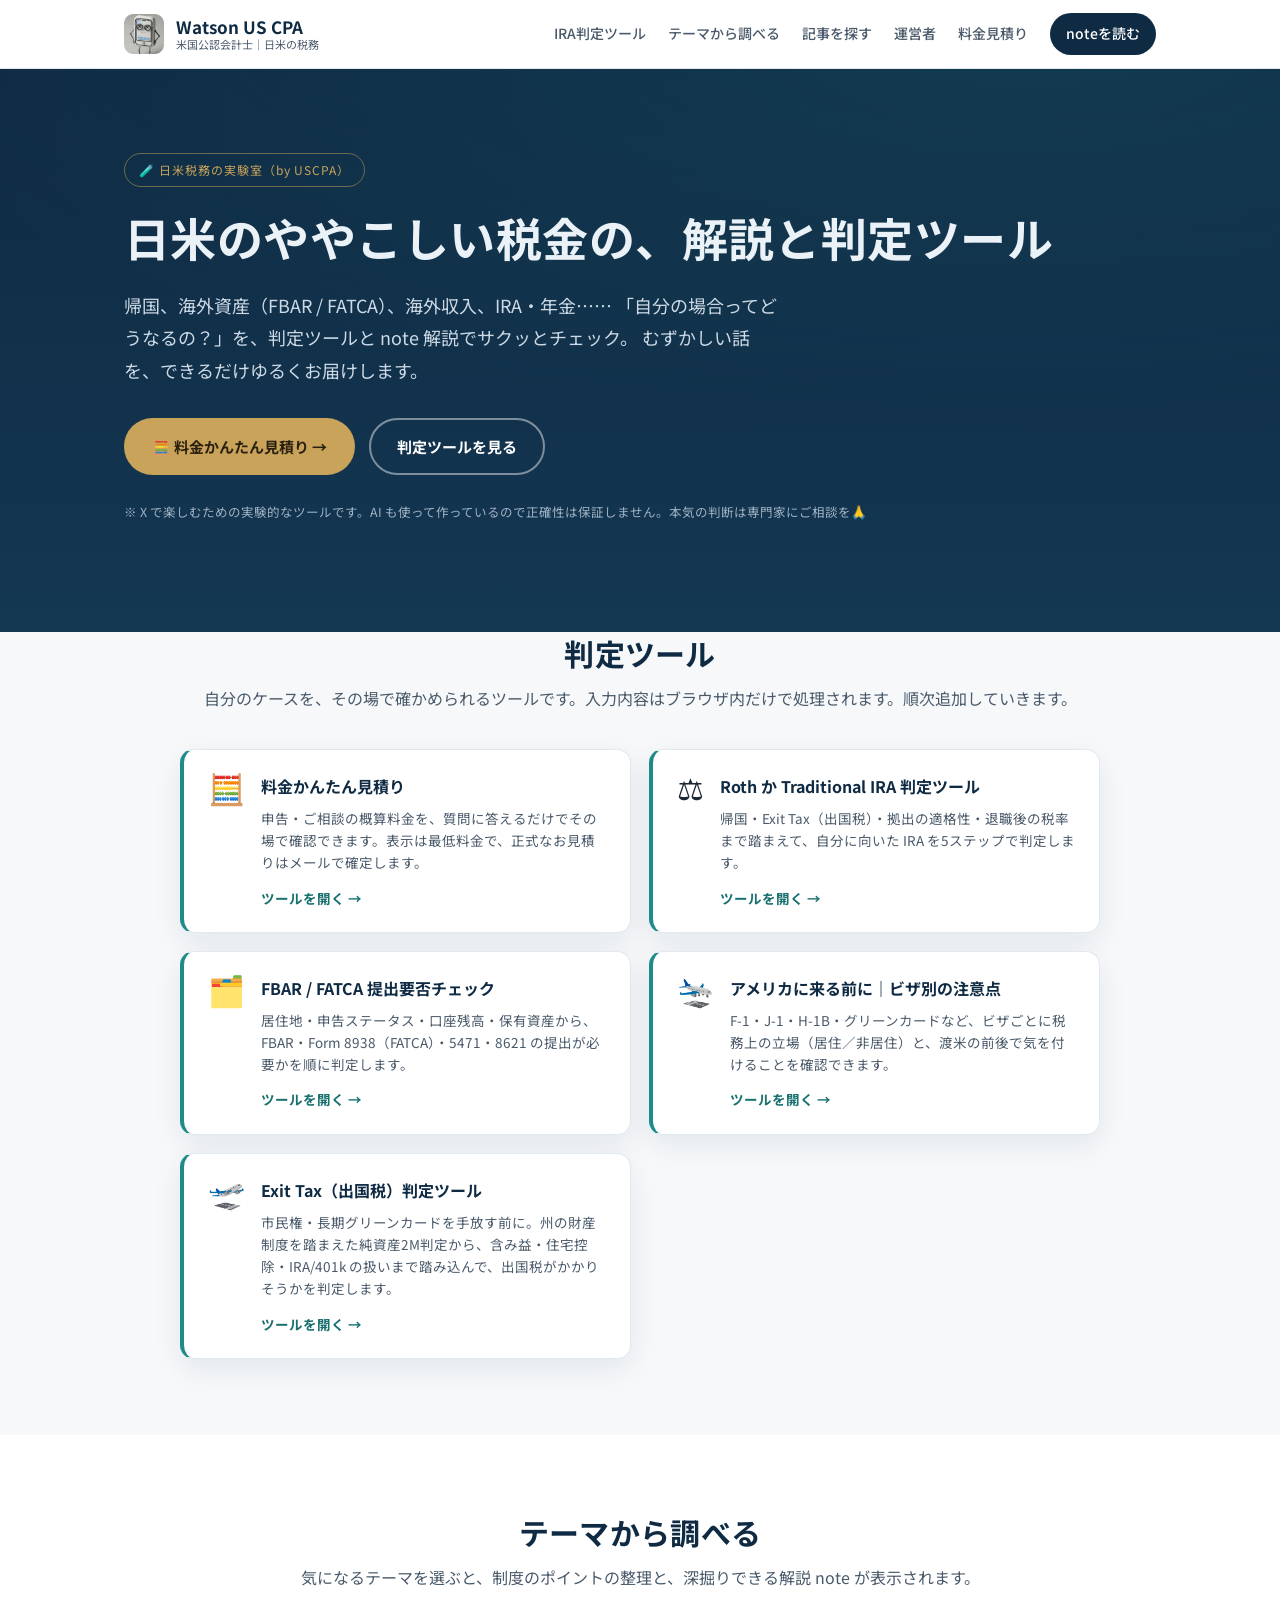
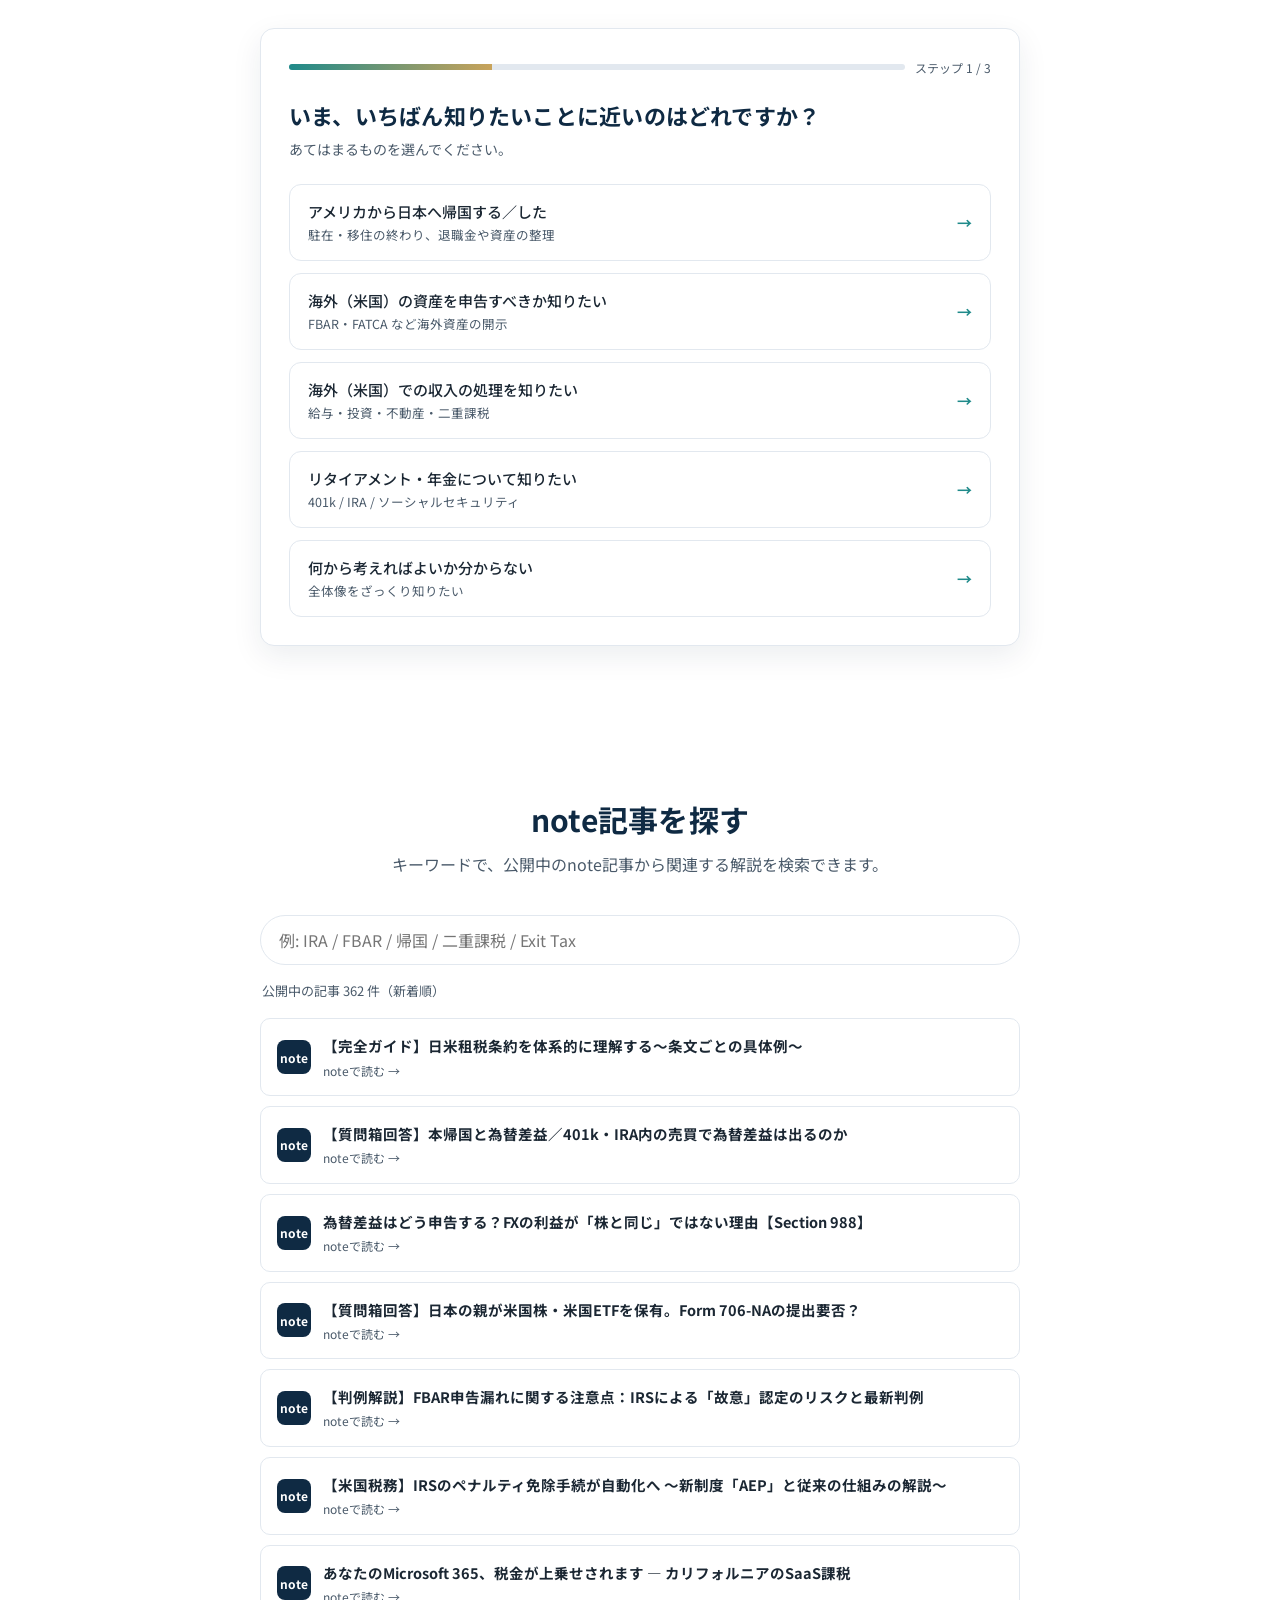
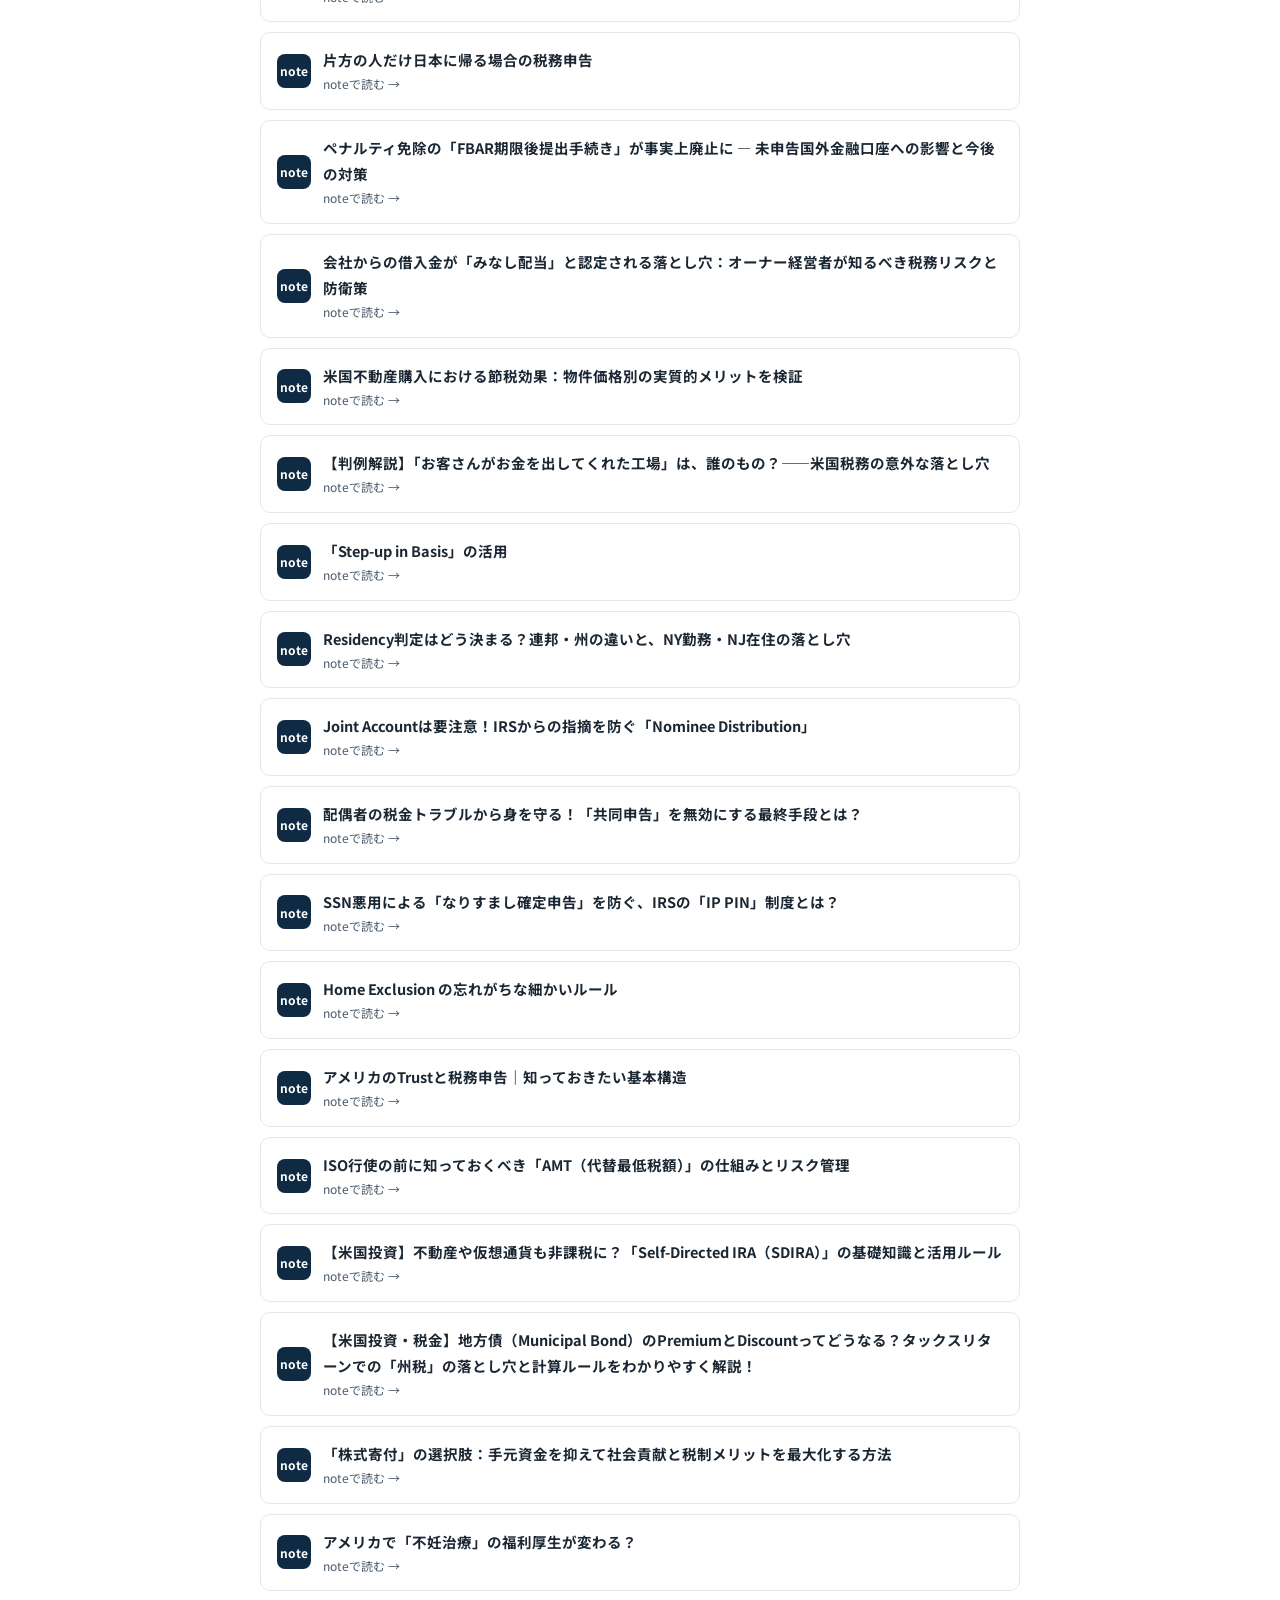
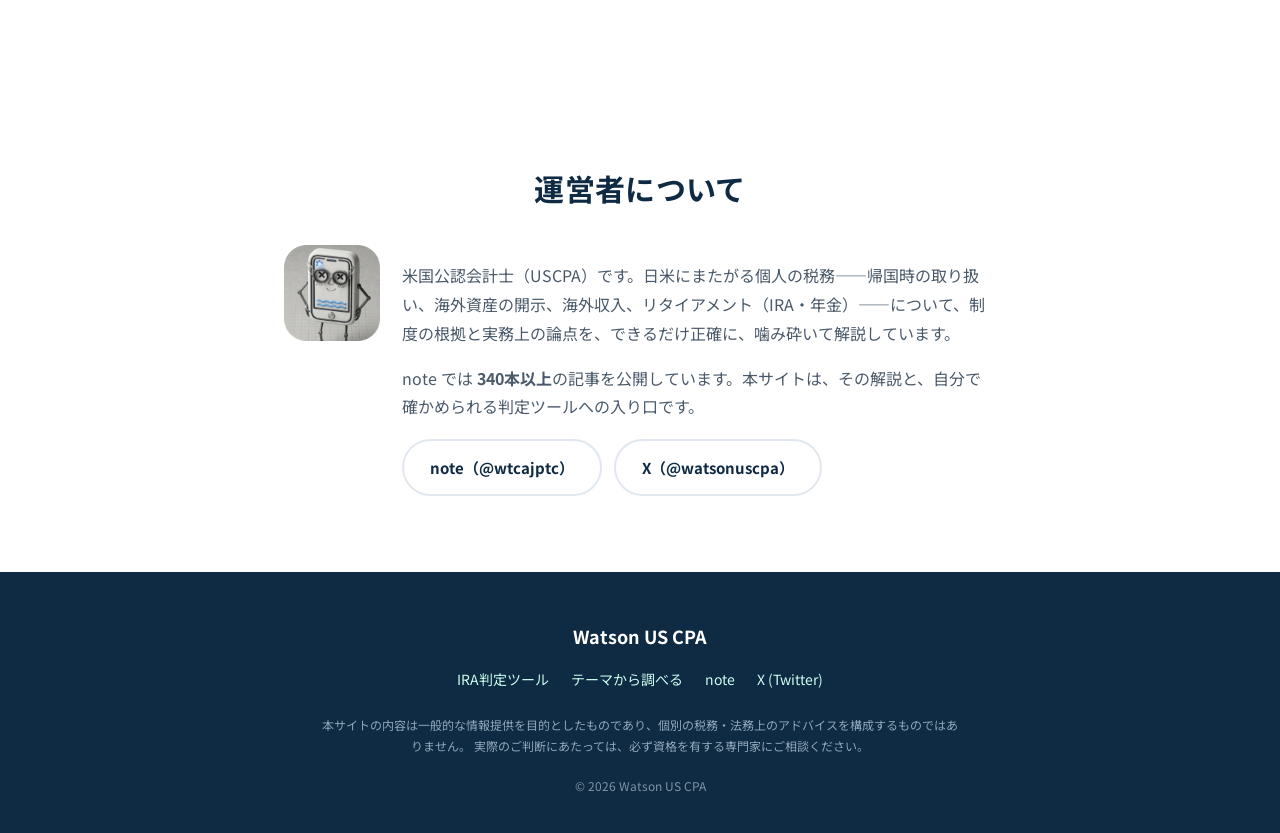
==== commit bf3e9297: "Link fee estimator from top page (nav, hero CTA, tools grid) トップページに見積シミュレーターへの導線を追加：ナビに「料金見積り」、 ヒーロ" ====
--- a/index.html
+++ b/index.html
@@ -37,6 +37,7 @@
         <a href="#diagnosis">テーマから調べる</a>
         <a href="#notes">記事を探す</a>
         <a href="#about">運営者</a>
+        <a href="intake/">料金見積り</a>
         <a class="nav-cta" href="https://note.com/wtcajptc" target="_blank" rel="noopener">noteを読む</a>
       </nav>
     </div>
@@ -53,6 +54,10 @@
           「自分の場合ってどうなるの？」を、判定ツールと note 解説でサクッとチェック。
           むずかしい話を、できるだけゆるくお届けします。
         </p>
+        <div class="hero-actions">
+          <a class="btn btn-primary" href="intake/">🧮 料金かんたん見積り →</a>
+          <a class="btn btn-ghost" href="#tools">判定ツールを見る</a>
+        </div>
         <p class="hero-note">※ X で楽しむための実験的なツールです。AI も使って作っているので正確性は保証しません。本気の判断は専門家にご相談を🙏</p>
       </div>
     </section>
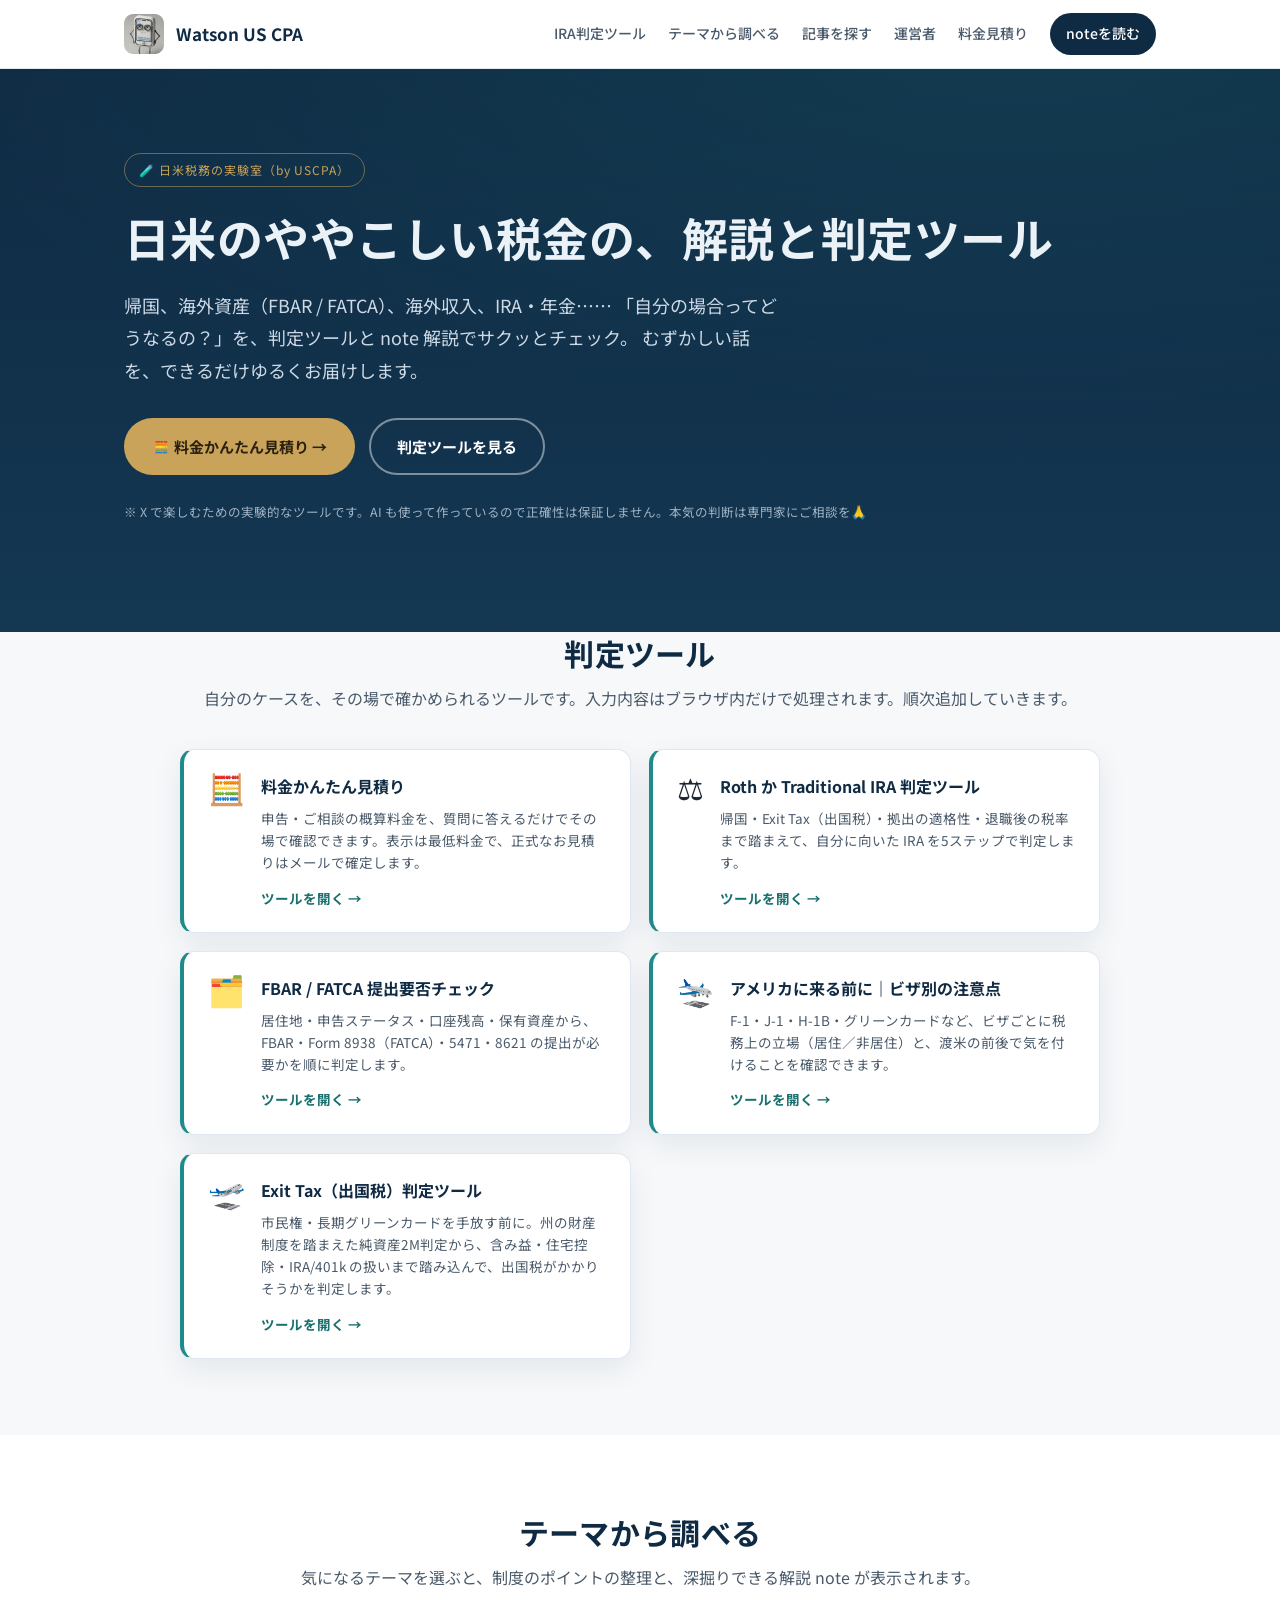
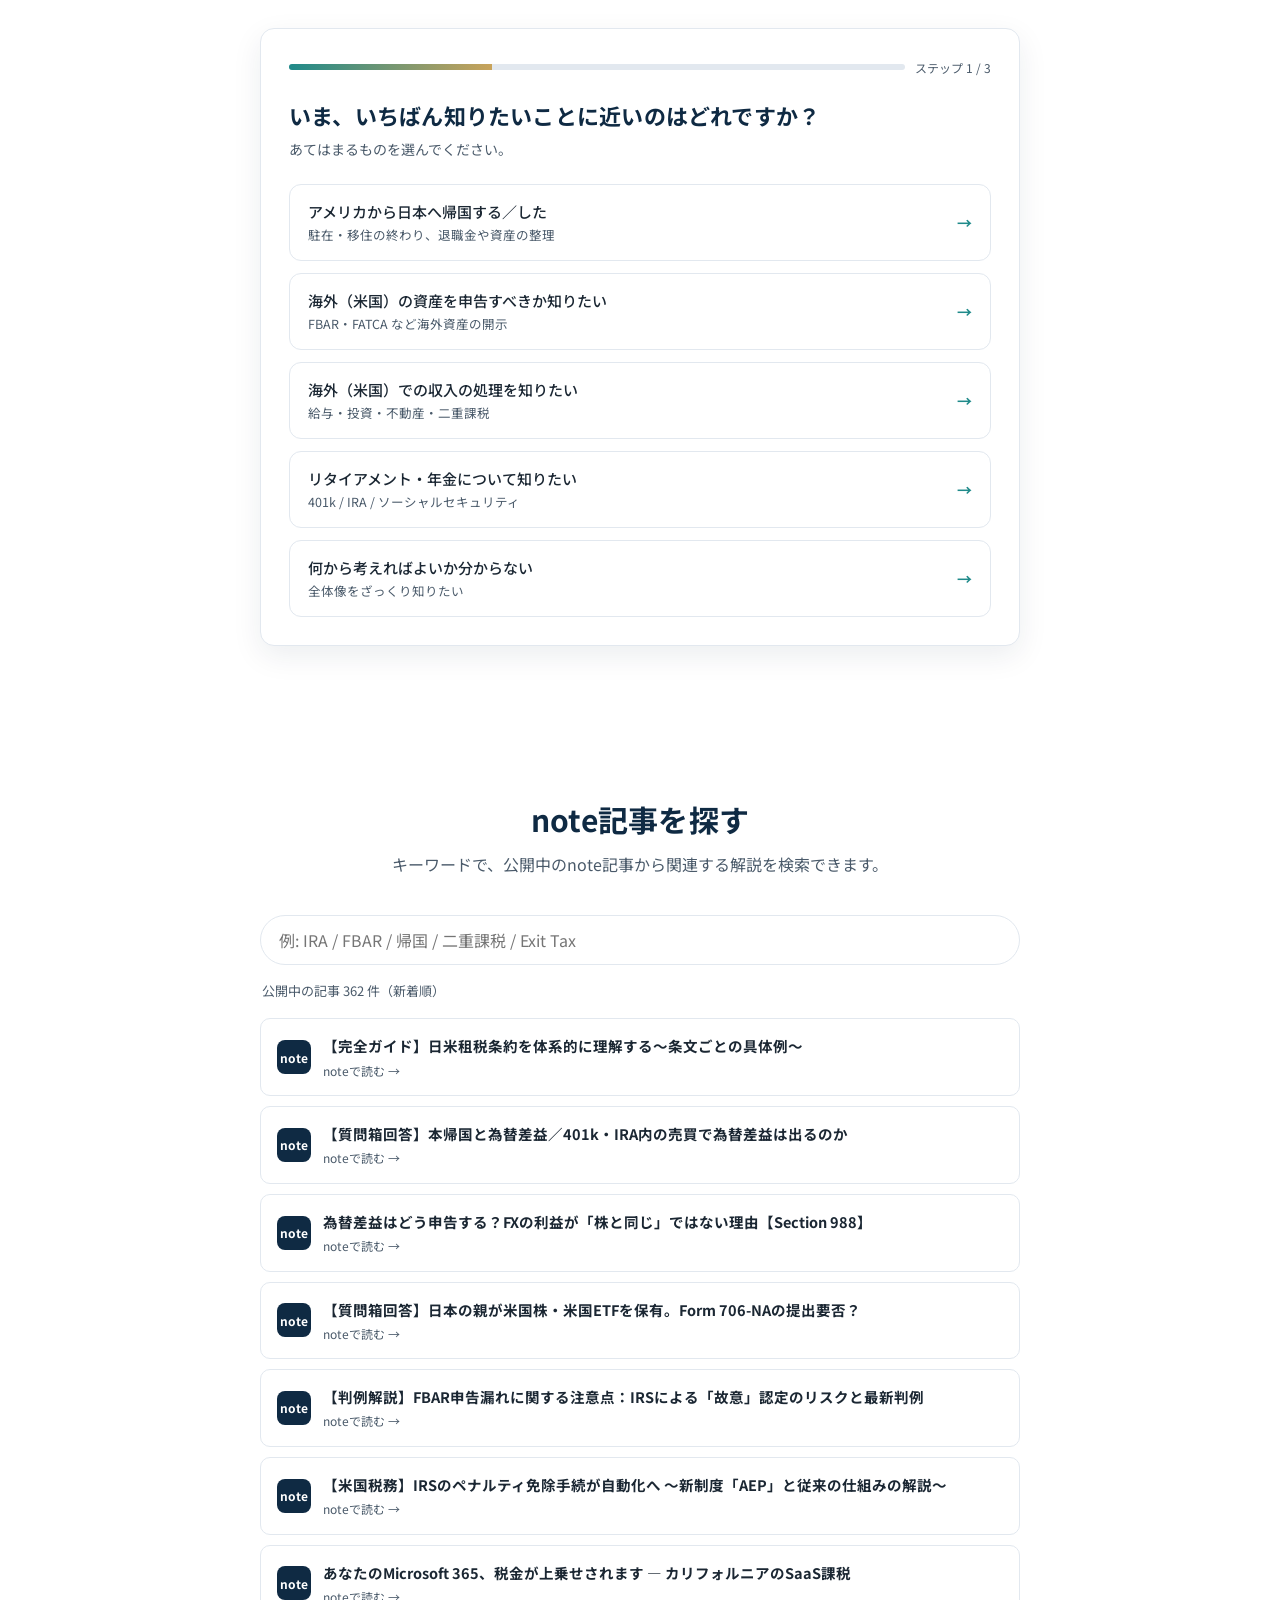
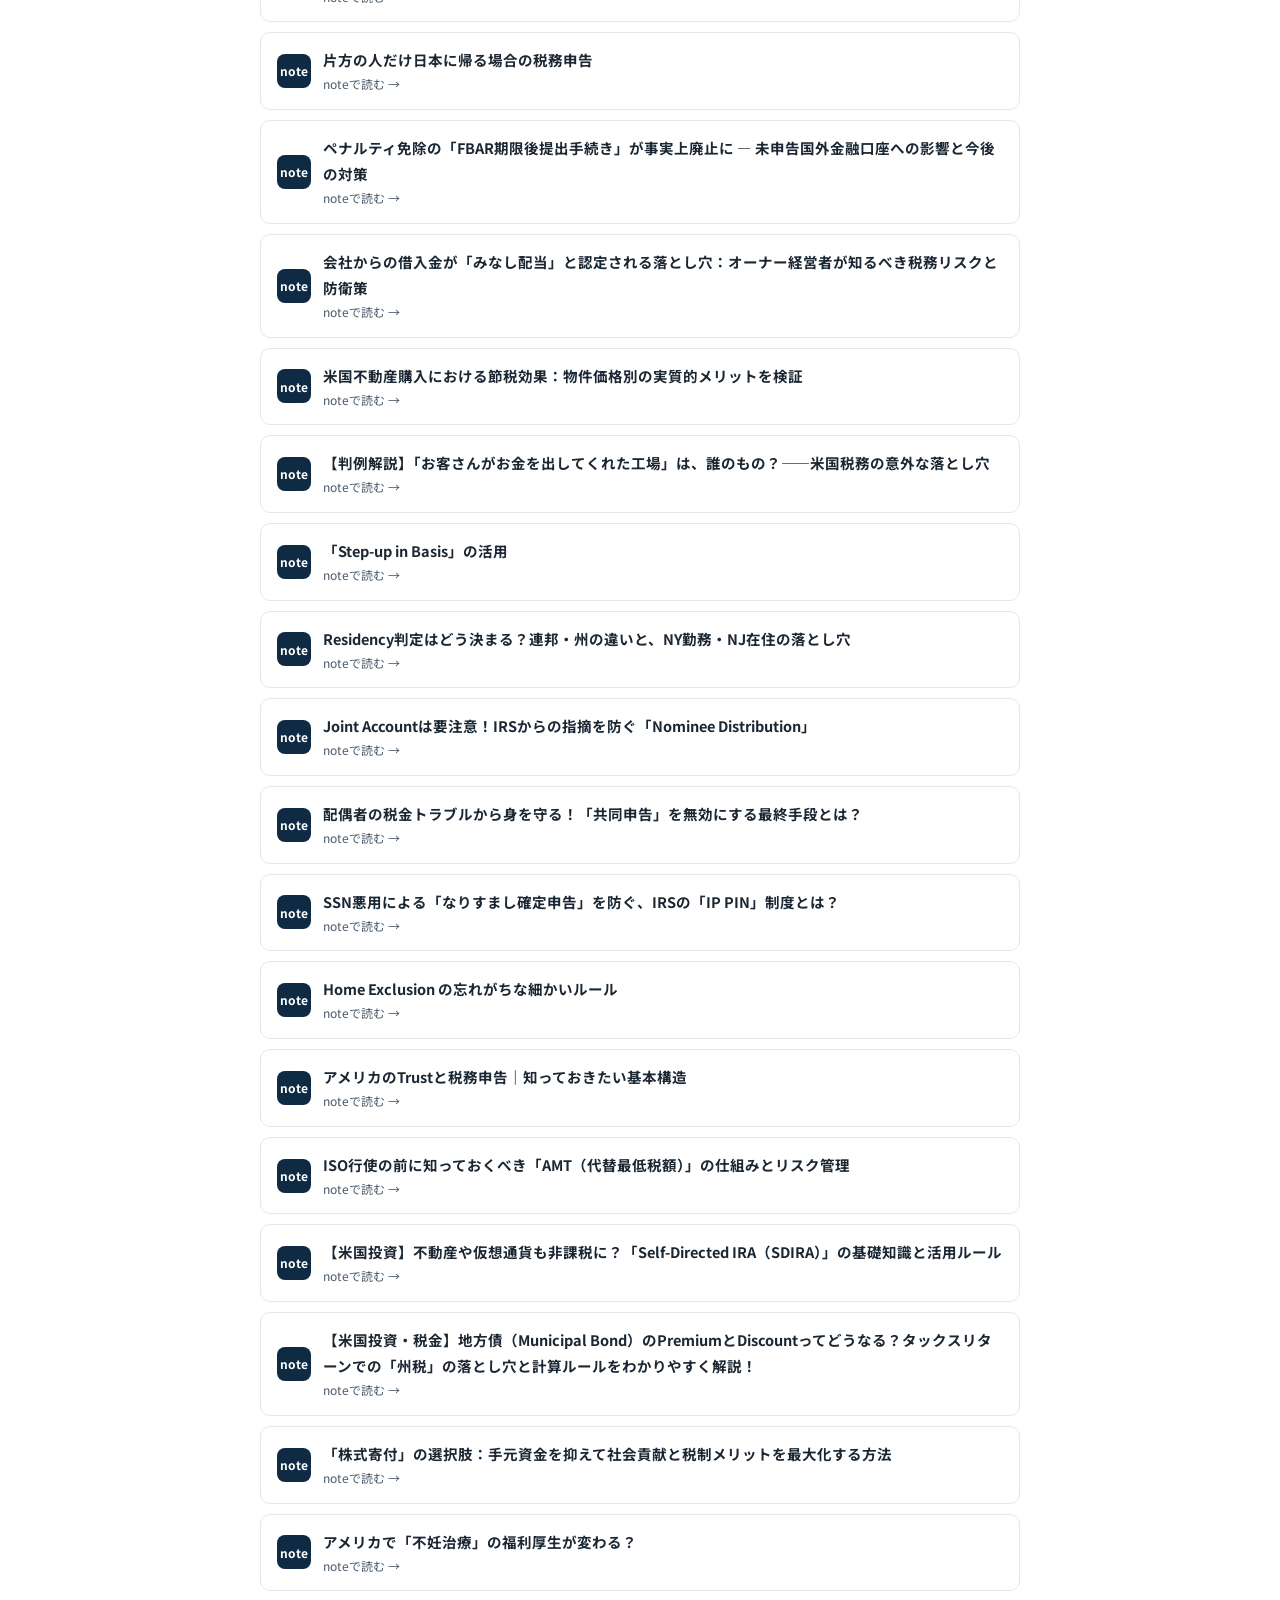
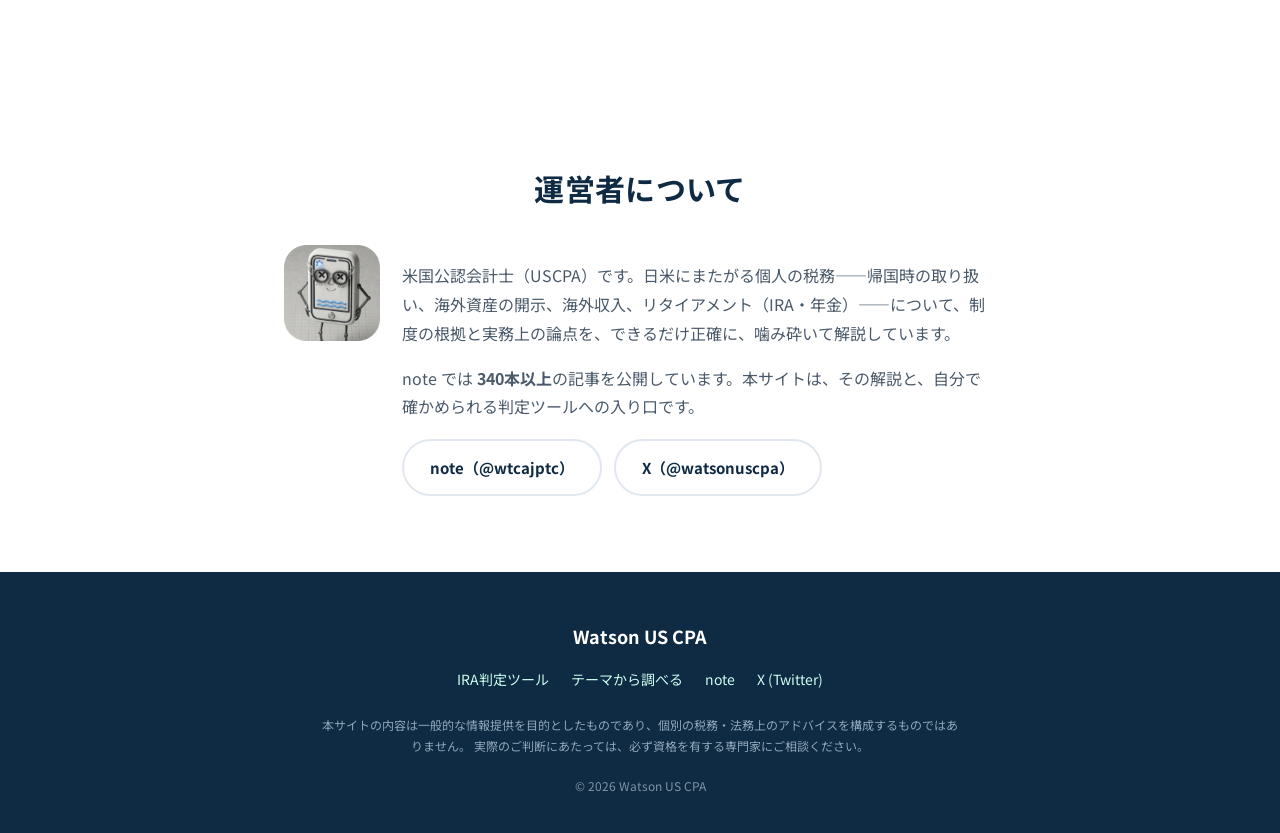
==== commit 1045b83a: "Simplify brand block to just "Watson US CPA" トップ・見積ページのヘッダーから肩書きサブテキスト （米国公認会計士｜日米の税務／日米クロスボーダー税務）を削" ====
--- a/index.html
+++ b/index.html
@@ -29,7 +29,6 @@
         <img class="brand-mark" src="assets/img/avatar.png" alt="Watson US CPA" width="40" height="40" />
         <span class="brand-text">
           <strong>Watson US CPA</strong>
-          <small>米国公認会計士｜日米の税務</small>
         </span>
       </a>
       <nav class="site-nav">
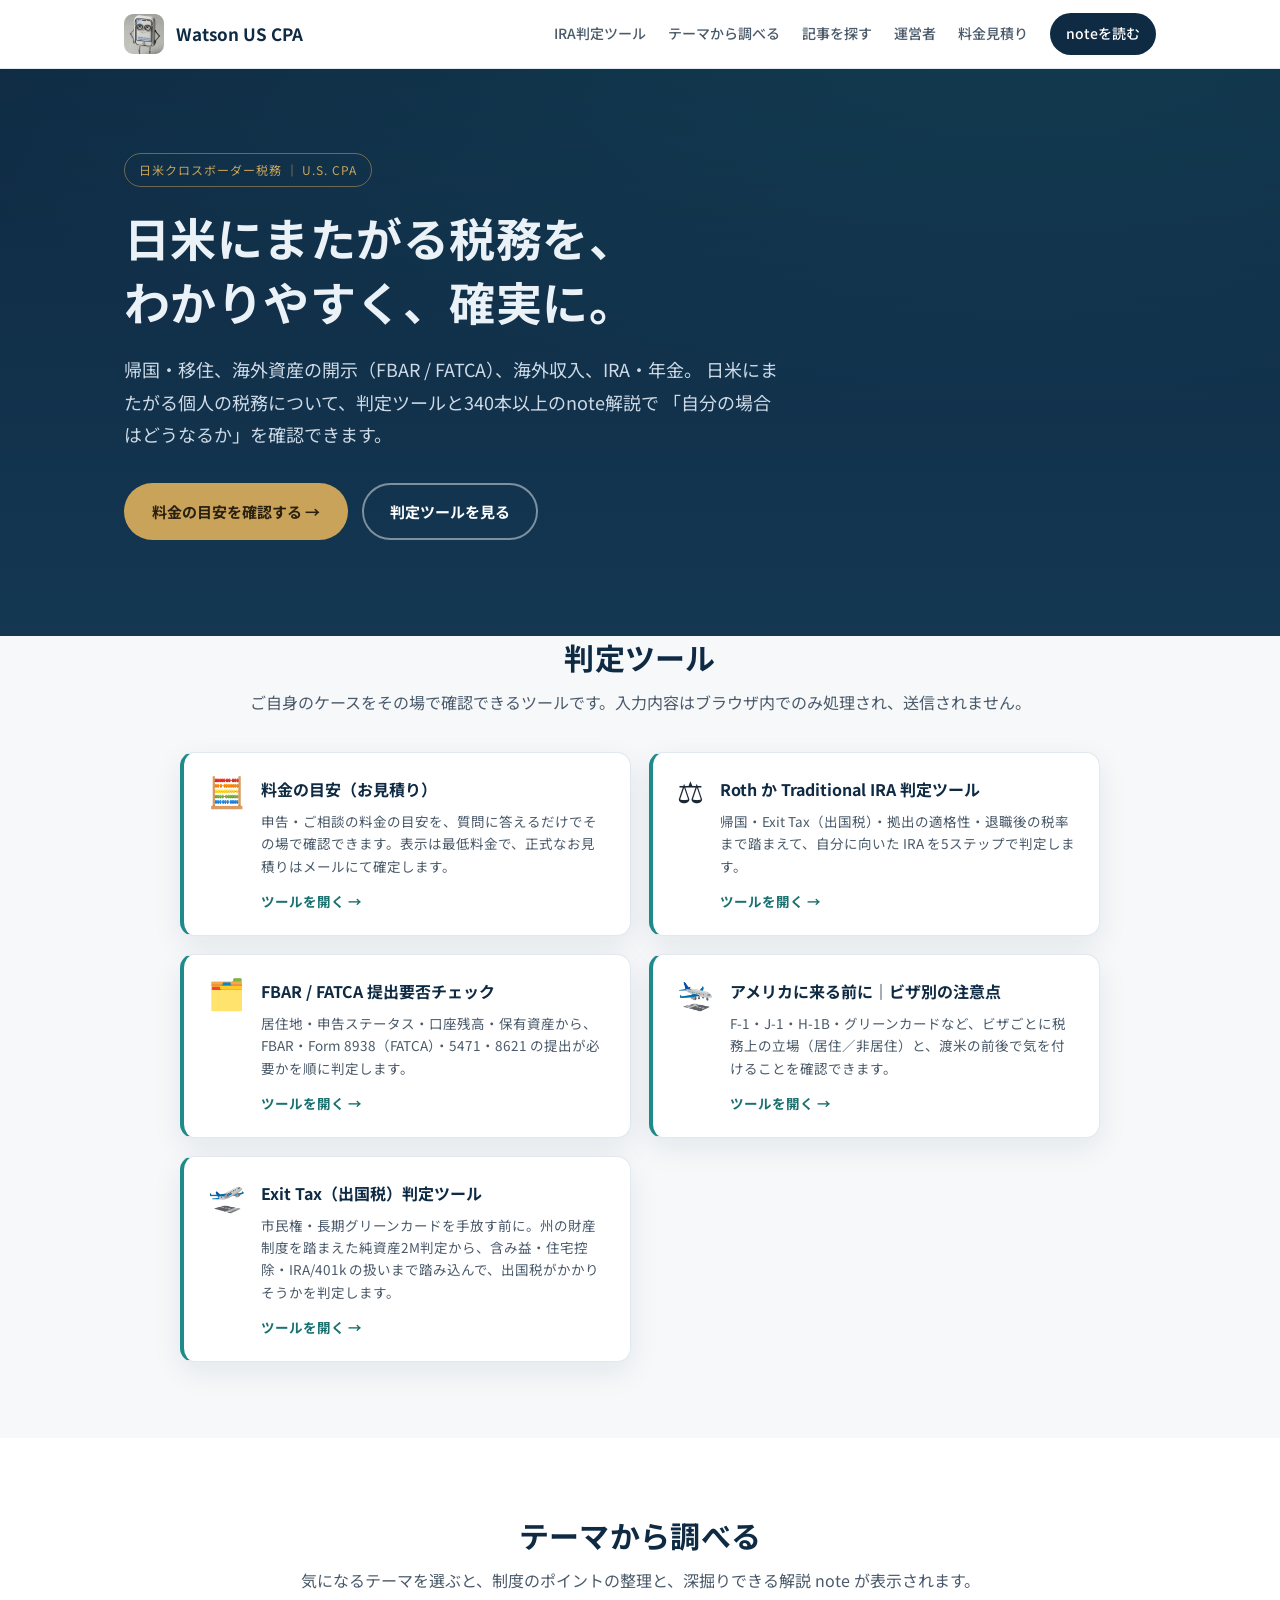
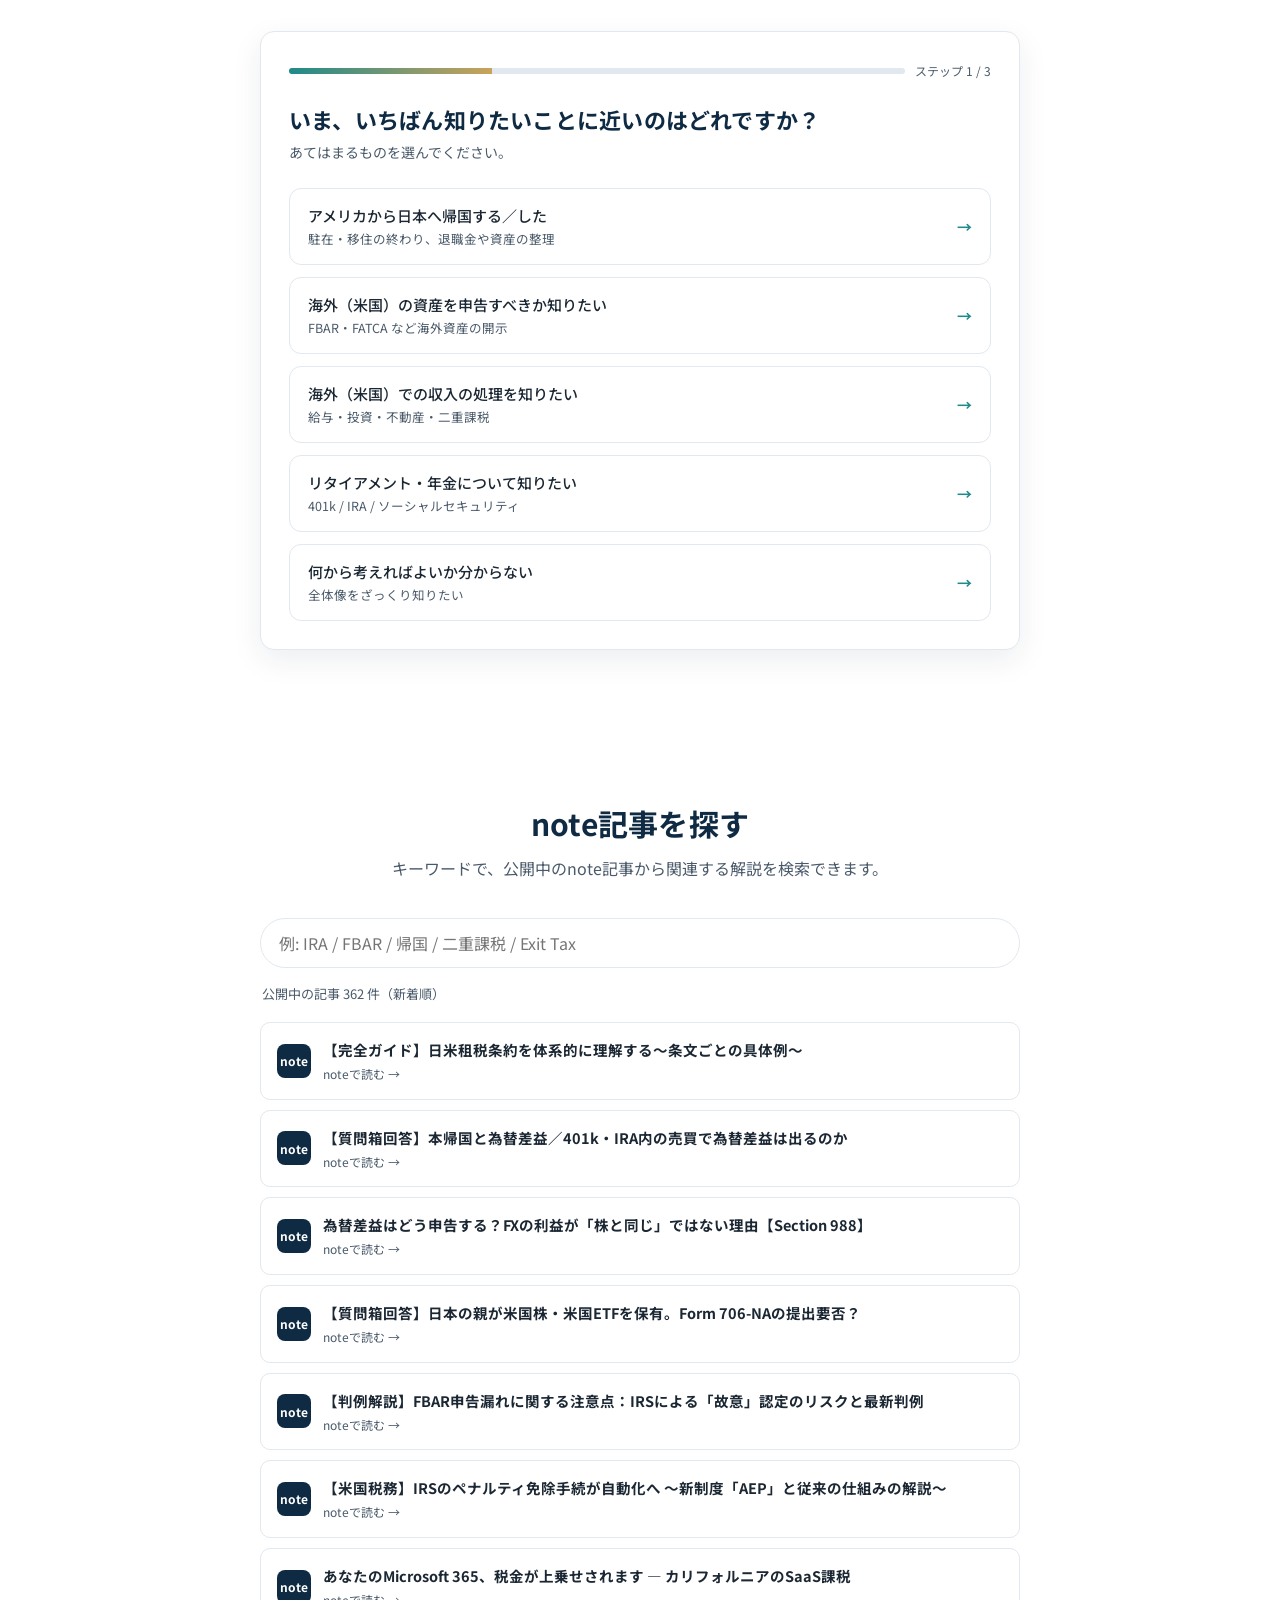
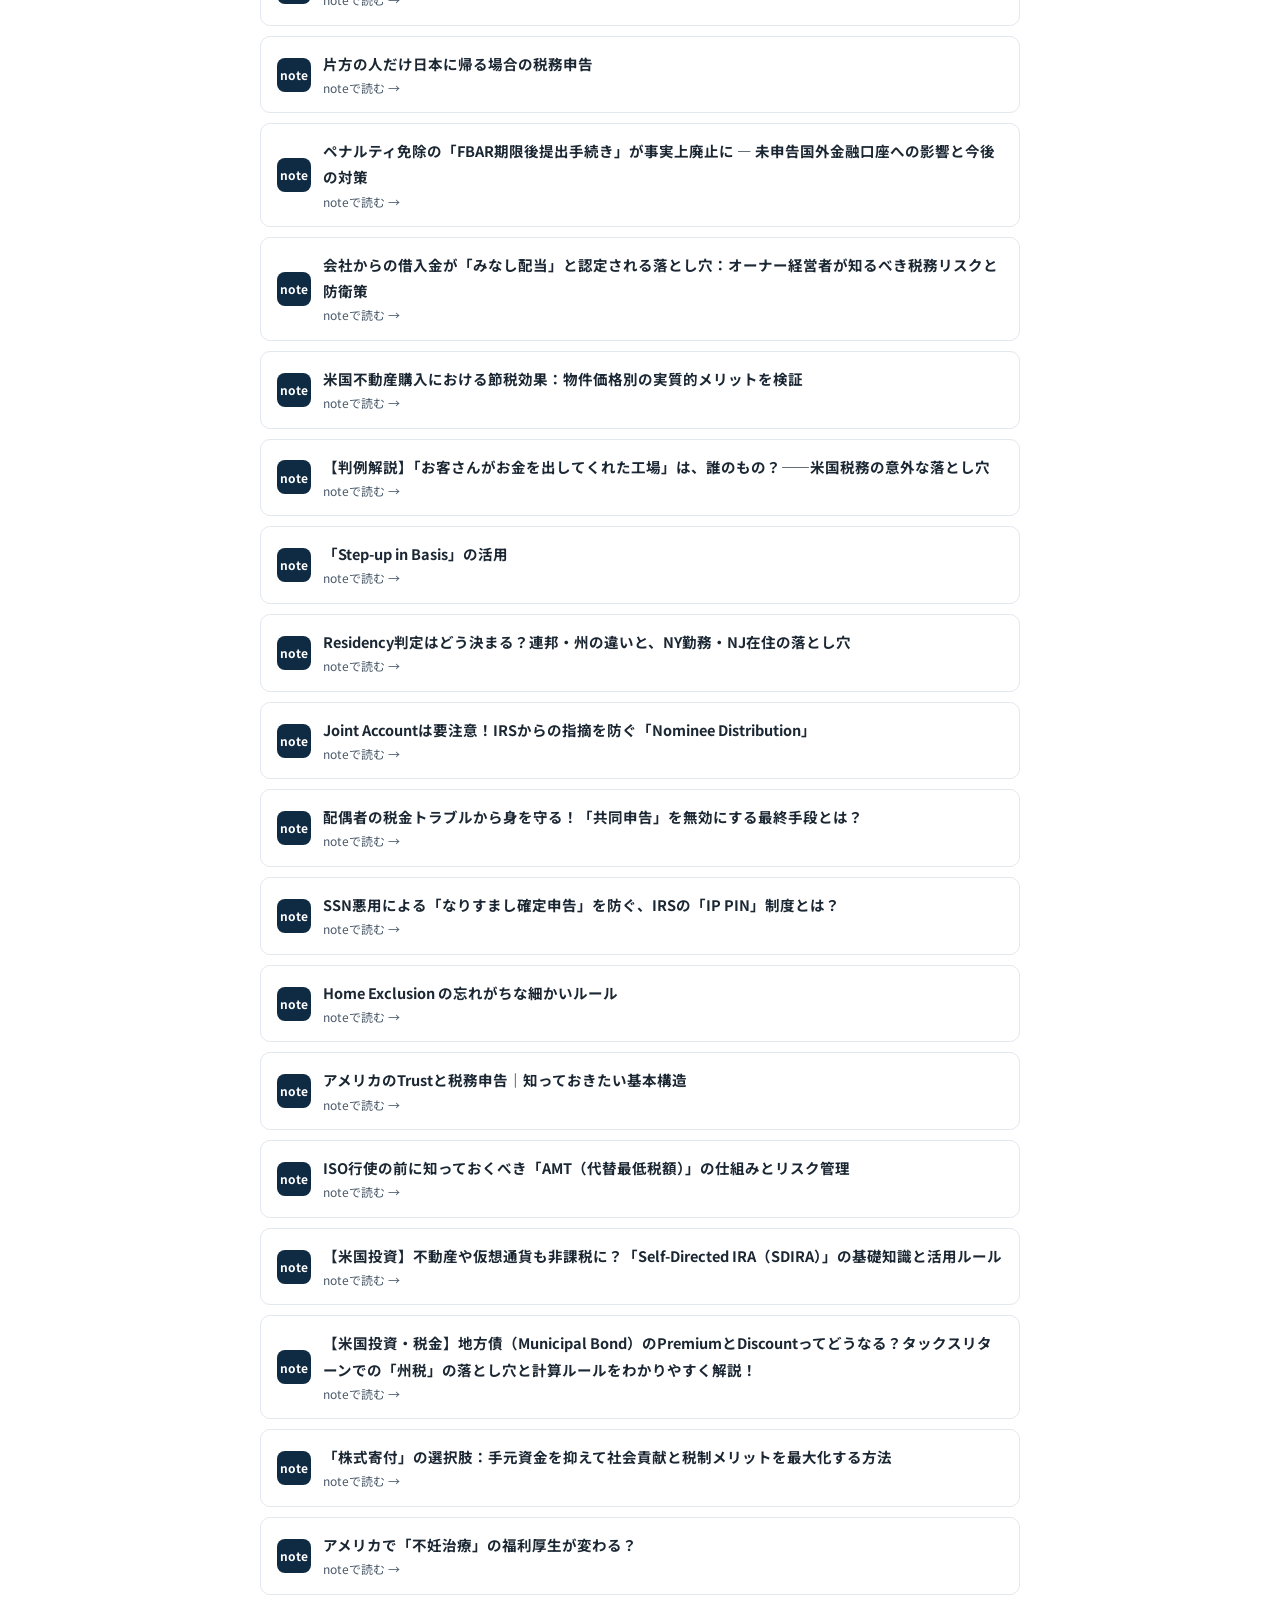
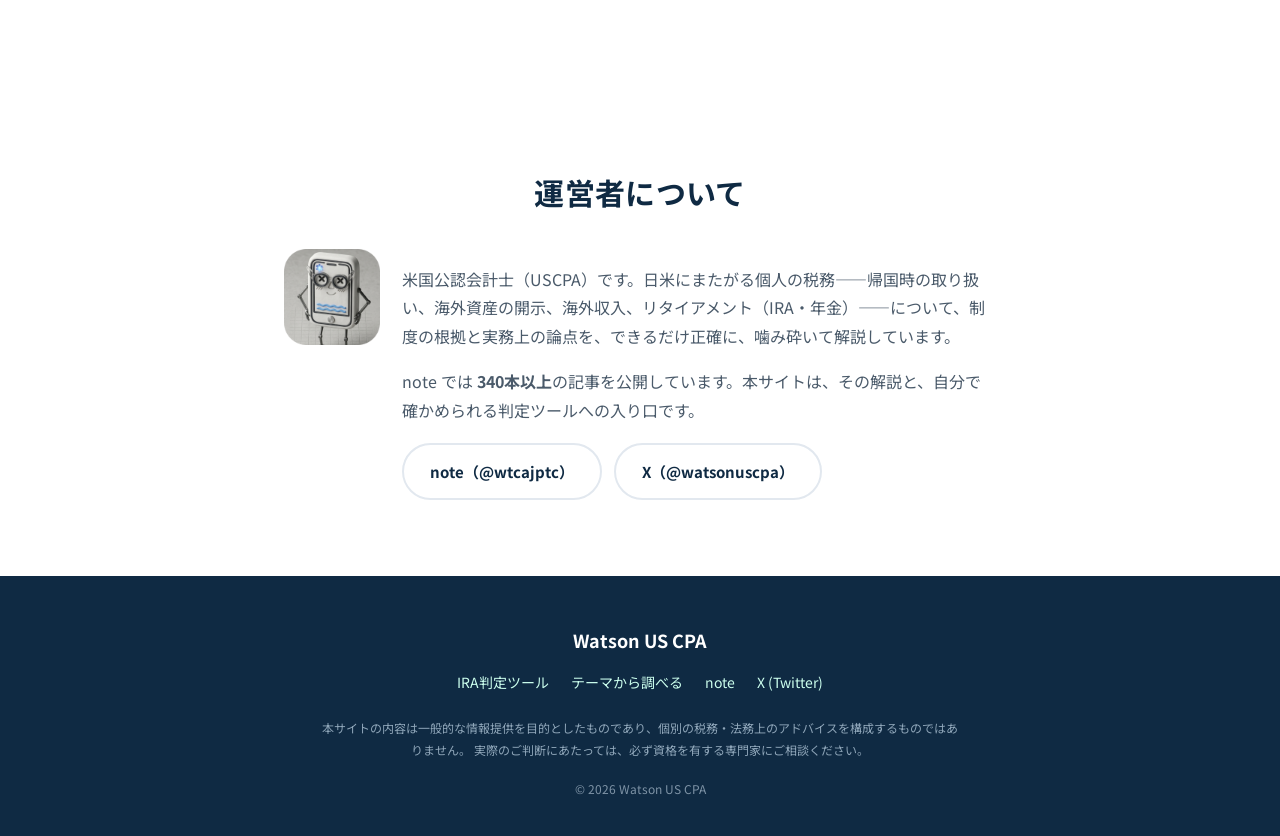
==== commit 9f3ade97: "Professionalize top page tone ヒーローを事務所トーンに変更：「日米税務の実験室」→「日米クロス ボーダー税務｜U.S. CPA」、見出し・リード文を書き直し、「実験的な " ====
--- a/index.html
+++ b/index.html
@@ -46,18 +46,17 @@
     <!-- ===== Hero ===== -->
     <section class="hero">
       <div class="container hero-inner">
-        <p class="eyebrow">🧪 日米税務の実験室（by USCPA）</p>
-        <h1>日米のややこしい税金の、解説と判定ツール</h1>
+        <p class="eyebrow">日米クロスボーダー税務 ｜ U.S. CPA</p>
+        <h1>日米にまたがる税務を、<br />わかりやすく、確実に。</h1>
         <p class="lead">
-          帰国、海外資産（FBAR / FATCA）、海外収入、IRA・年金……
-          「自分の場合ってどうなるの？」を、判定ツールと note 解説でサクッとチェック。
-          むずかしい話を、できるだけゆるくお届けします。
+          帰国・移住、海外資産の開示（FBAR / FATCA）、海外収入、IRA・年金。
+          日米にまたがる個人の税務について、判定ツールと340本以上のnote解説で
+          「自分の場合はどうなるか」を確認できます。
         </p>
         <div class="hero-actions">
-          <a class="btn btn-primary" href="intake/">🧮 料金かんたん見積り →</a>
+          <a class="btn btn-primary" href="intake/">料金の目安を確認する →</a>
           <a class="btn btn-ghost" href="#tools">判定ツールを見る</a>
         </div>
-        <p class="hero-note">※ X で楽しむための実験的なツールです。AI も使って作っているので正確性は保証しません。本気の判断は専門家にご相談を🙏</p>
       </div>
     </section>
 
@@ -66,7 +65,7 @@
       <div class="container">
         <header class="section-head">
           <h2>判定ツール</h2>
-          <p>自分のケースを、その場で確かめられるツールです。入力内容はブラウザ内だけで処理されます。順次追加していきます。</p>
+          <p>ご自身のケースをその場で確認できるツールです。入力内容はブラウザ内でのみ処理され、送信されません。</p>
         </header>
         <div id="tools-list" class="tools-grid"></div>
         <noscript>
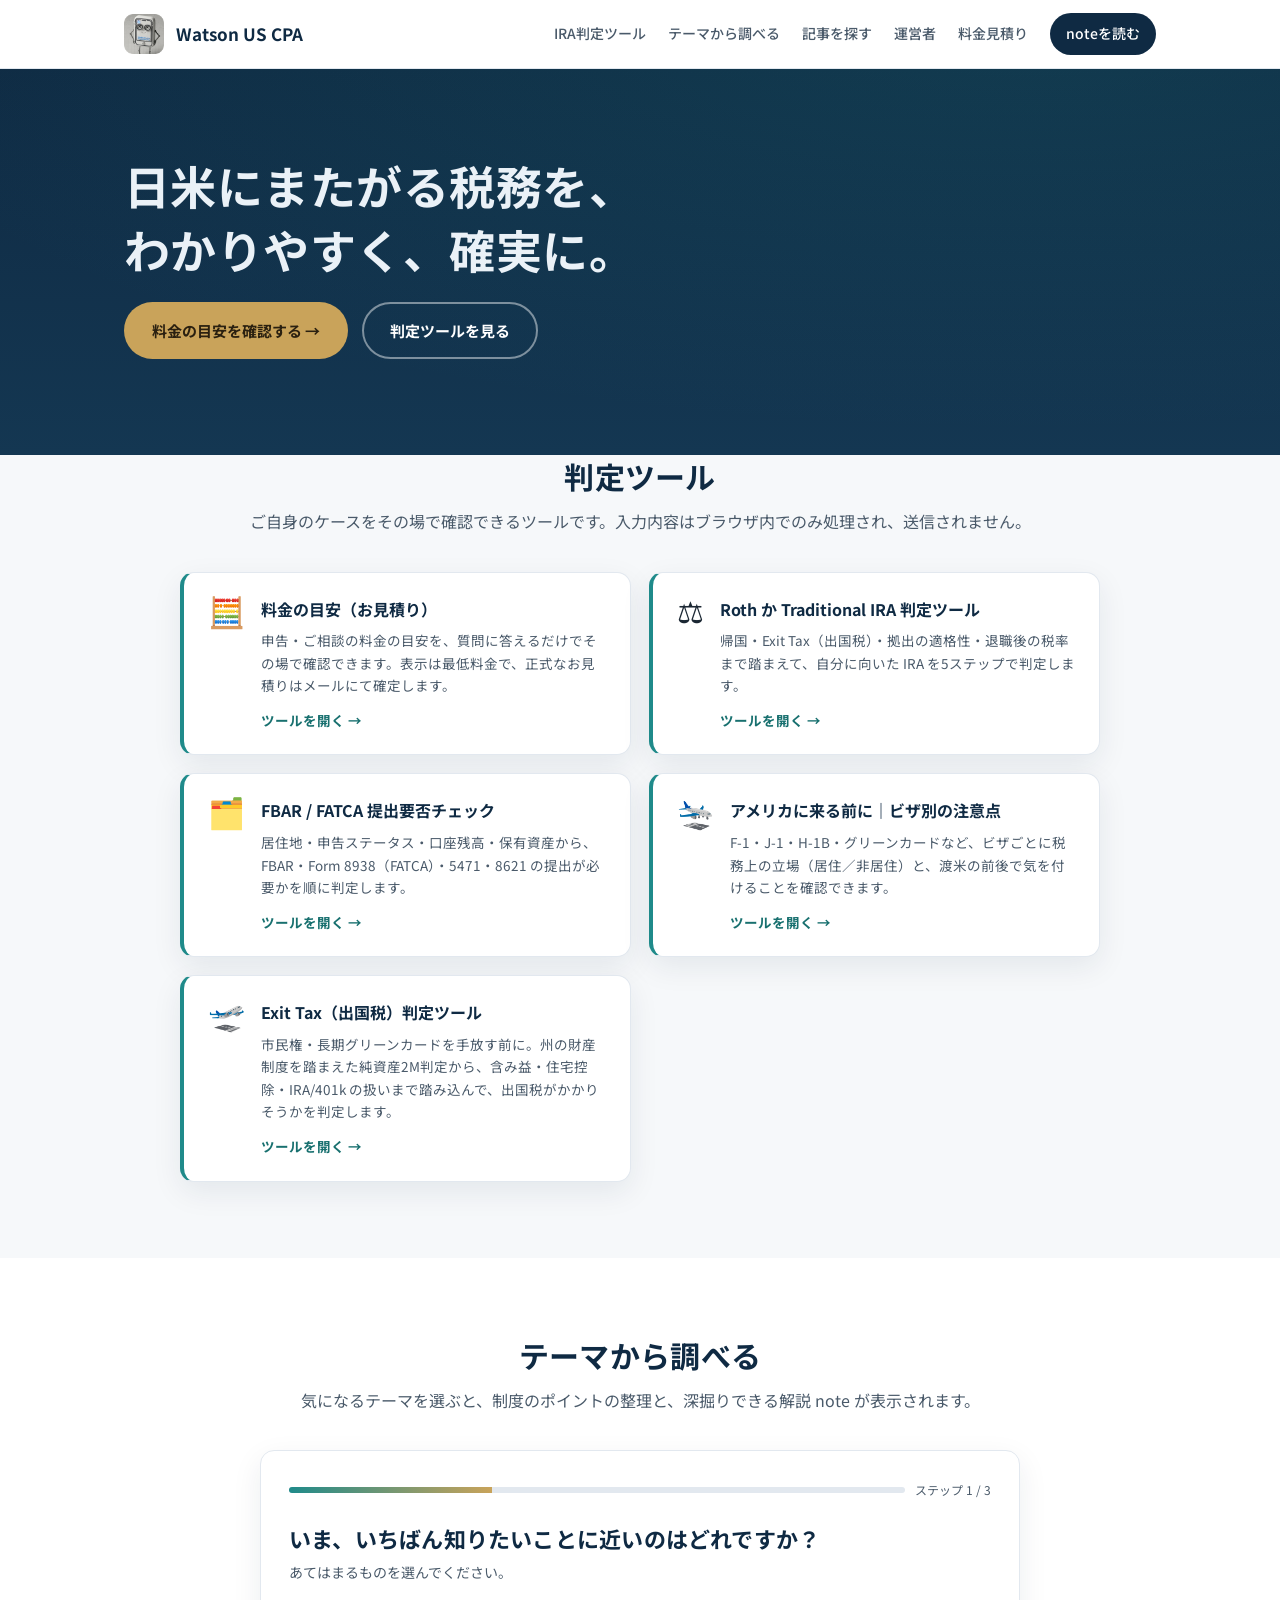
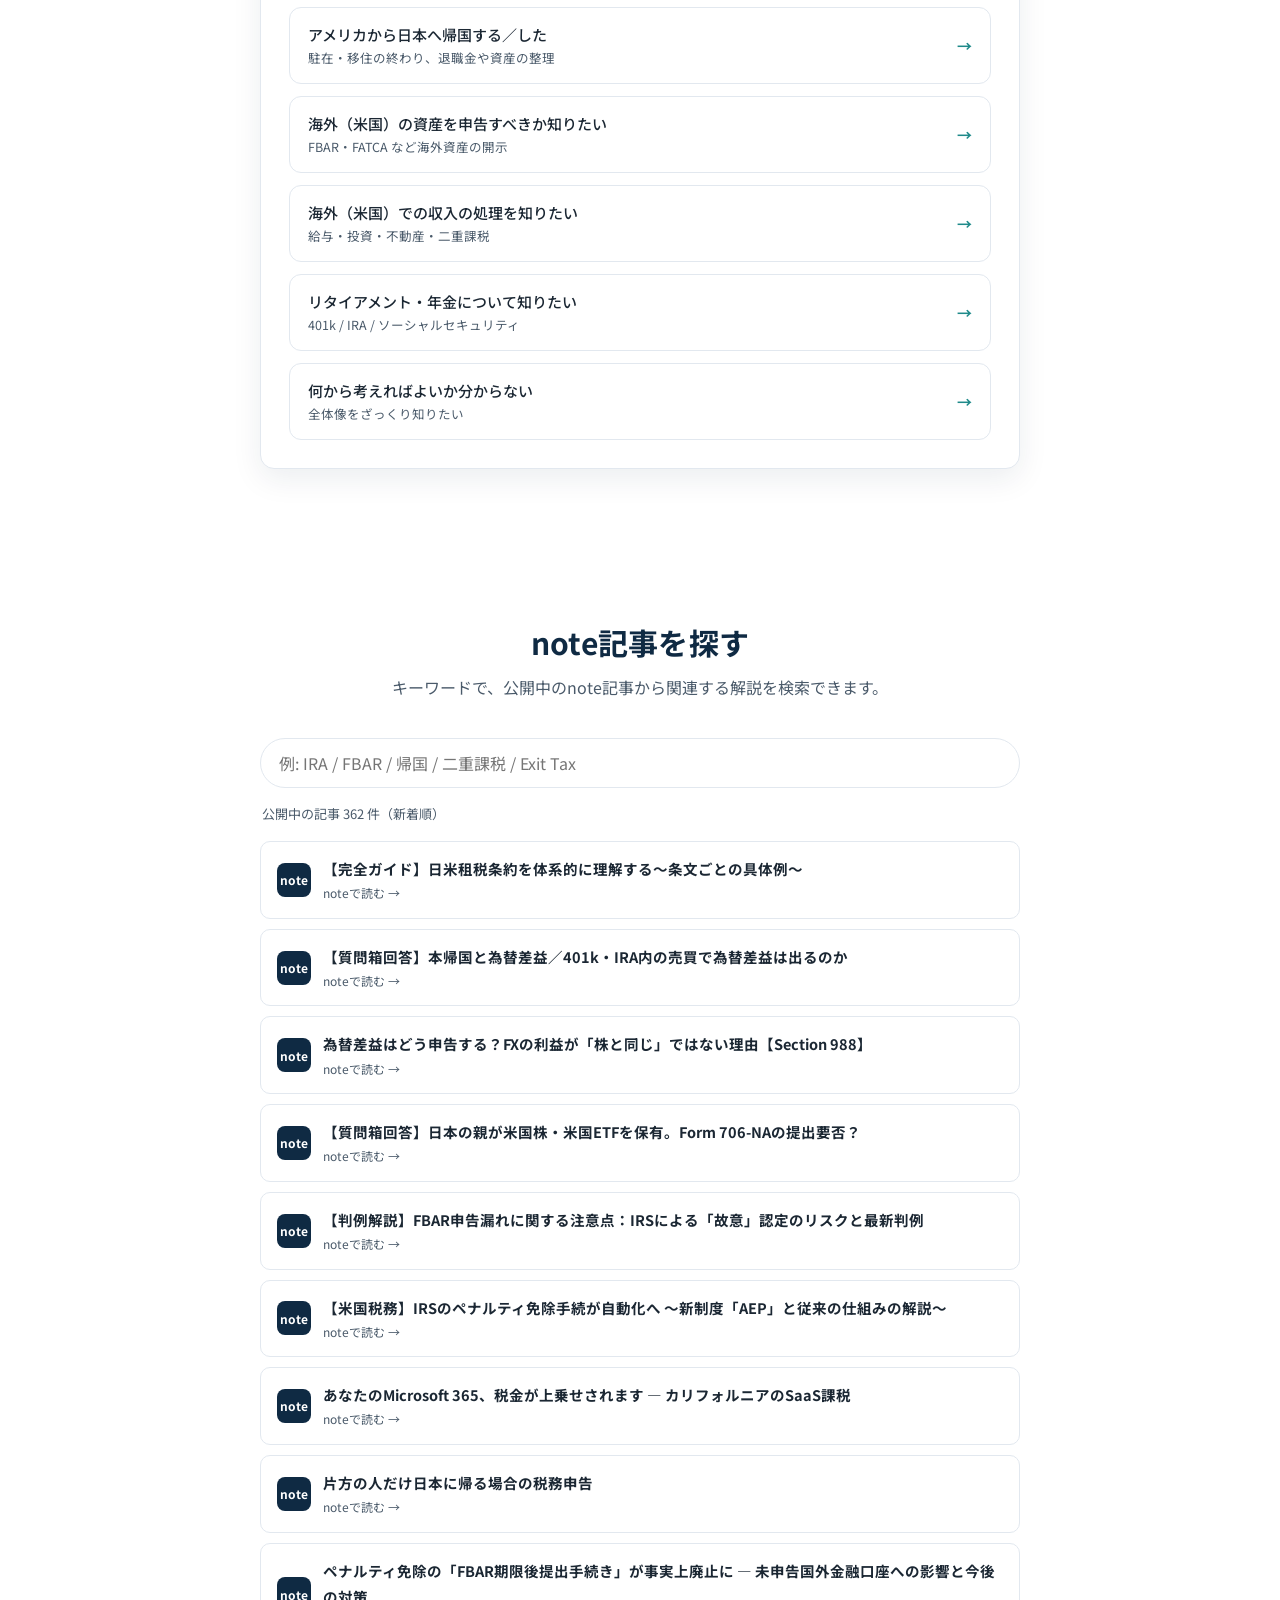
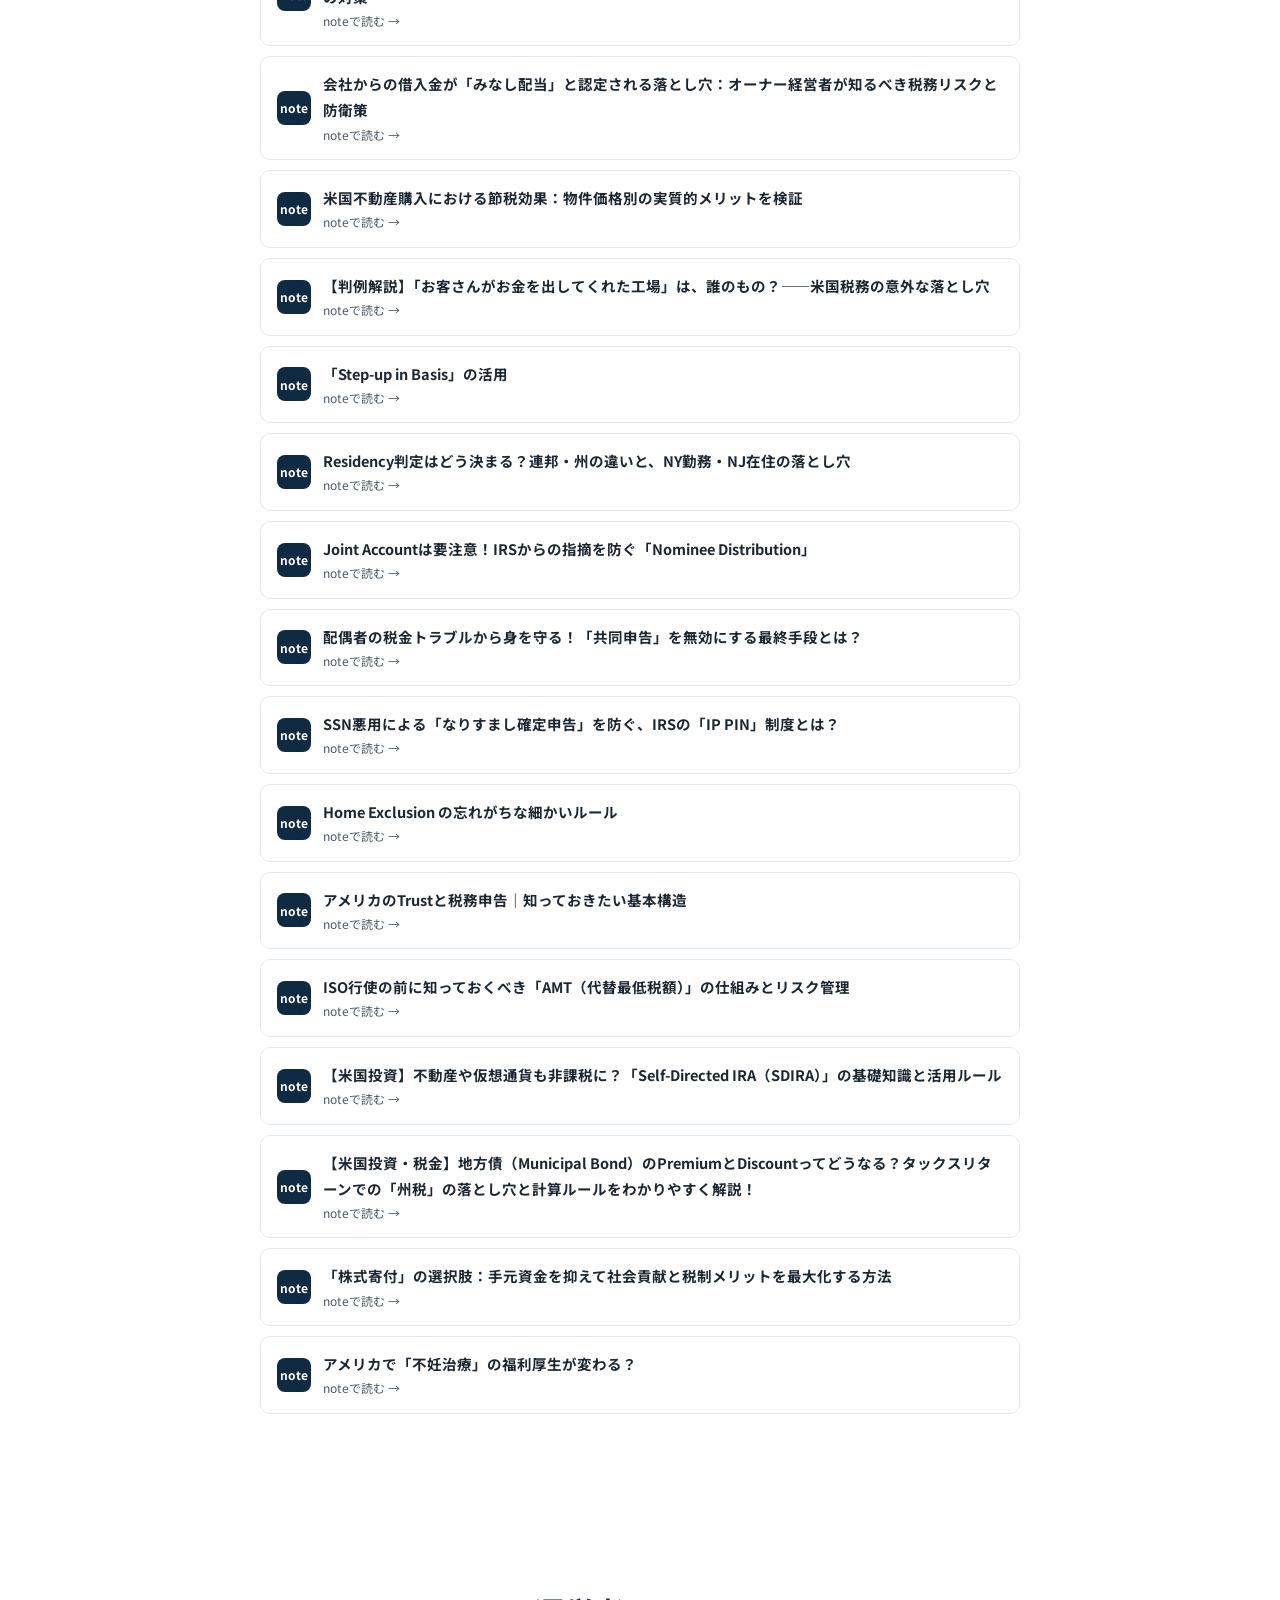
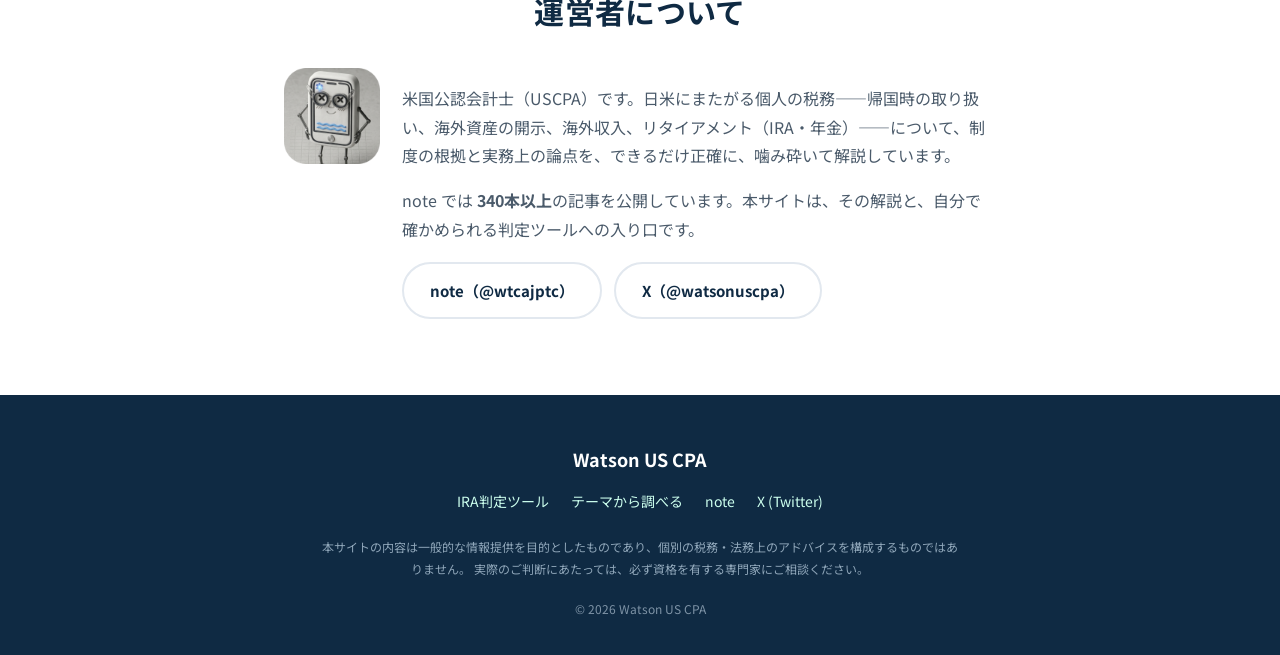
==== commit 0cc53bdf: "Strip hero to headline and two buttons eyebrowとリード文を削除。ヒーローは見出し＋CTA2つのみ。  Co-Authored-By: Claude Fab" ====
--- a/index.html
+++ b/index.html
@@ -46,13 +46,7 @@
     <!-- ===== Hero ===== -->
     <section class="hero">
       <div class="container hero-inner">
-        <p class="eyebrow">日米クロスボーダー税務 ｜ U.S. CPA</p>
         <h1>日米にまたがる税務を、<br />わかりやすく、確実に。</h1>
-        <p class="lead">
-          帰国・移住、海外資産の開示（FBAR / FATCA）、海外収入、IRA・年金。
-          日米にまたがる個人の税務について、判定ツールと340本以上のnote解説で
-          「自分の場合はどうなるか」を確認できます。
-        </p>
         <div class="hero-actions">
           <a class="btn btn-primary" href="intake/">料金の目安を確認する →</a>
           <a class="btn btn-ghost" href="#tools">判定ツールを見る</a>
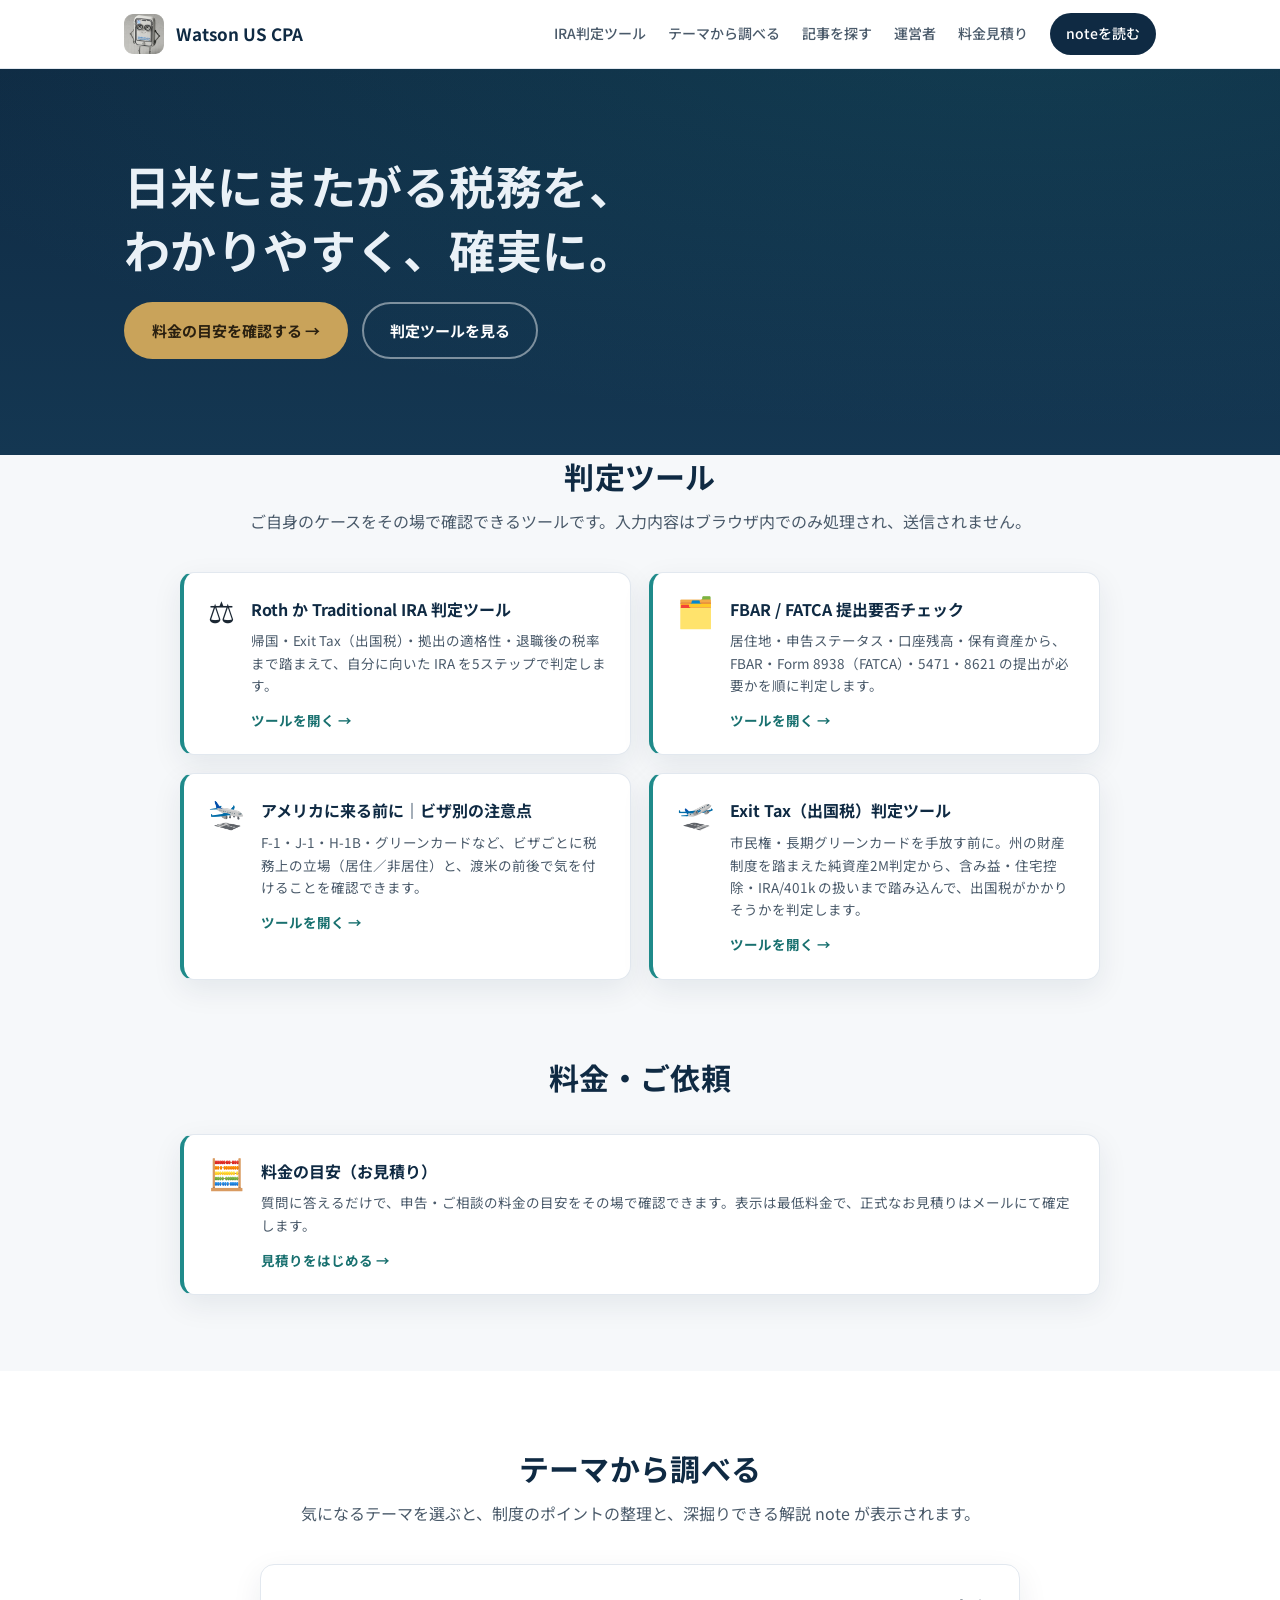
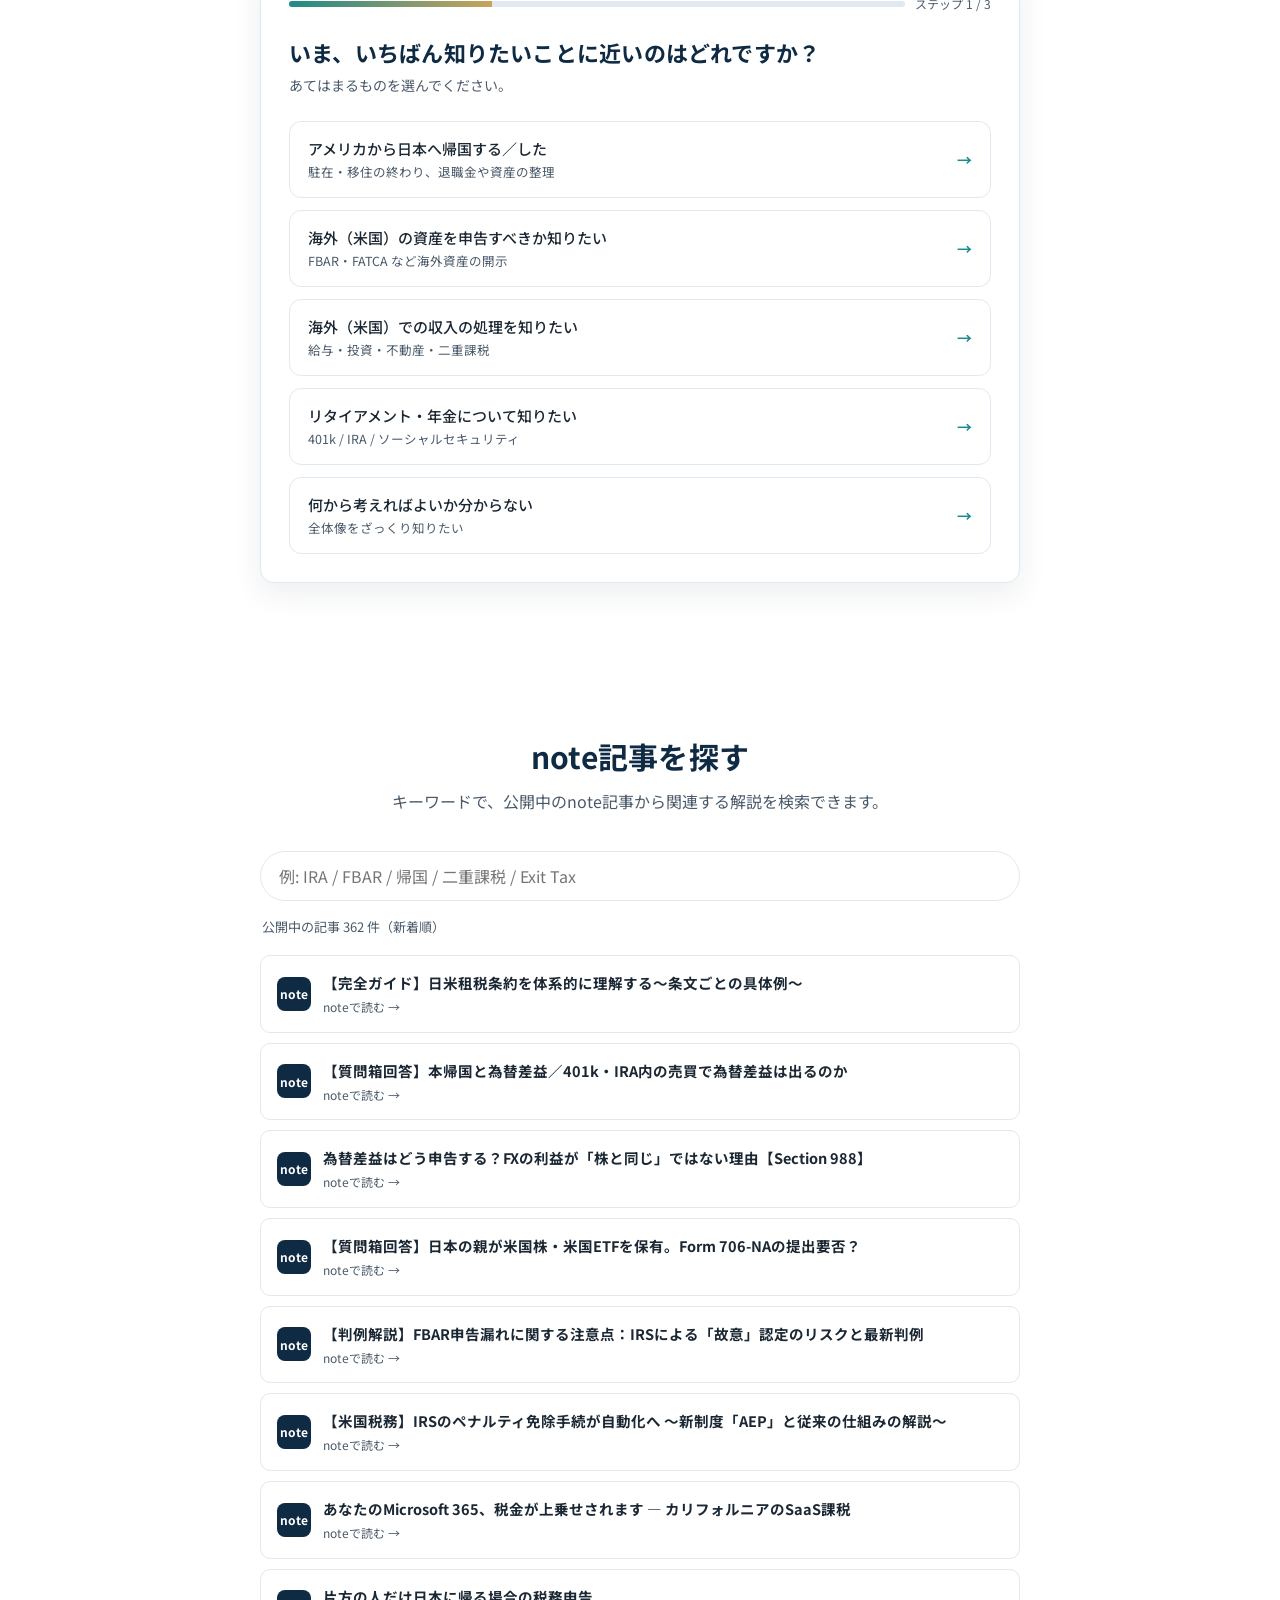
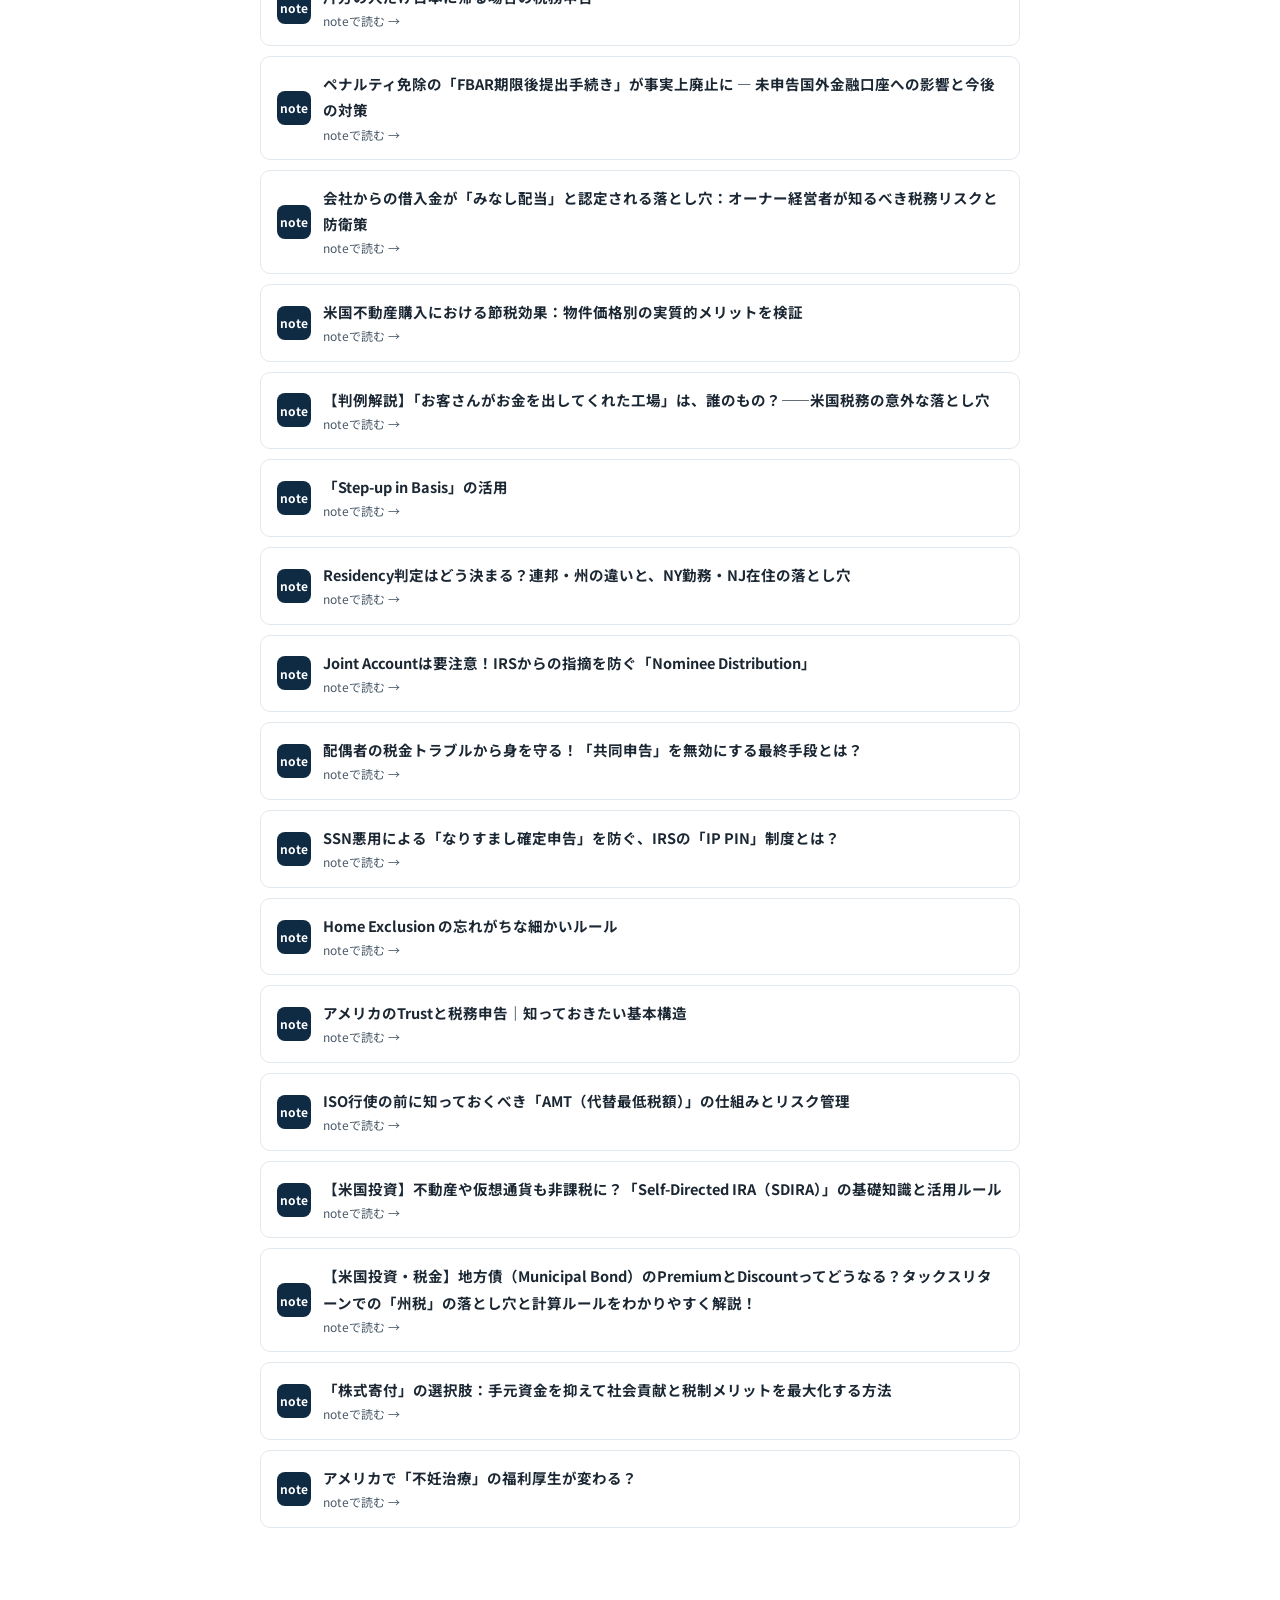
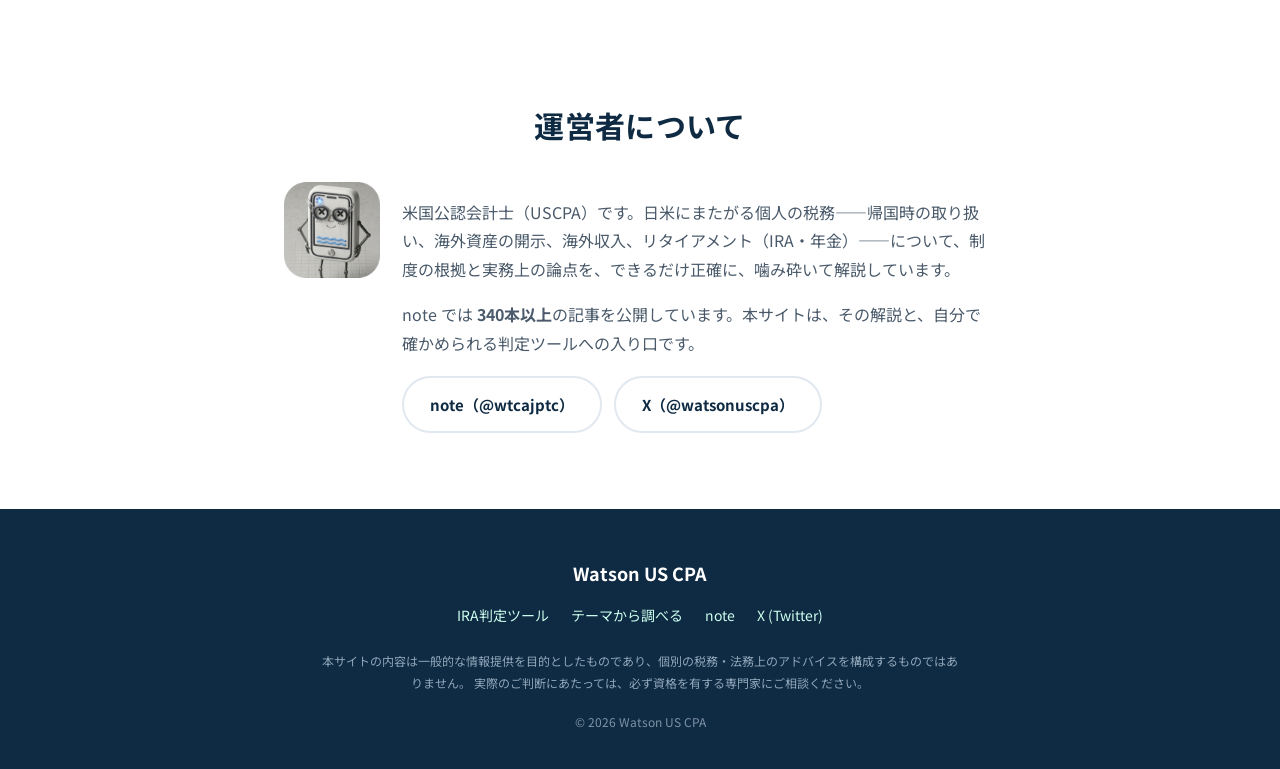
==== commit 7bf915bb: "Move estimator out of tools grid into its own pricing section 見積カードをTOOLS（判定ツールグリッド）から外し、独立した 「料金・ご依" ====
--- a/index.html
+++ b/index.html
@@ -67,6 +67,25 @@
             <a href="ira/">Roth か Traditional IRA 判定ツールを開く →</a>
           </p>
         </noscript>
+      </div>
+    </section>
+
+    <!-- ===== Pricing ===== -->
+    <section id="pricing" class="tools">
+      <div class="container">
+        <header class="section-head">
+          <h2>料金・ご依頼</h2>
+        </header>
+        <div class="tools-grid">
+          <a class="tool-card" href="intake/">
+            <span class="tool-card-emoji">🧮</span>
+            <span class="tool-card-body">
+              <strong>料金の目安（お見積り）</strong>
+              <span class="tool-card-desc">質問に答えるだけで、申告・ご相談の料金の目安をその場で確認できます。表示は最低料金で、正式なお見積りはメールにて確定します。</span>
+              <span class="tool-card-cta">見積りをはじめる →</span>
+            </span>
+          </a>
+        </div>
       </div>
     </section>
 
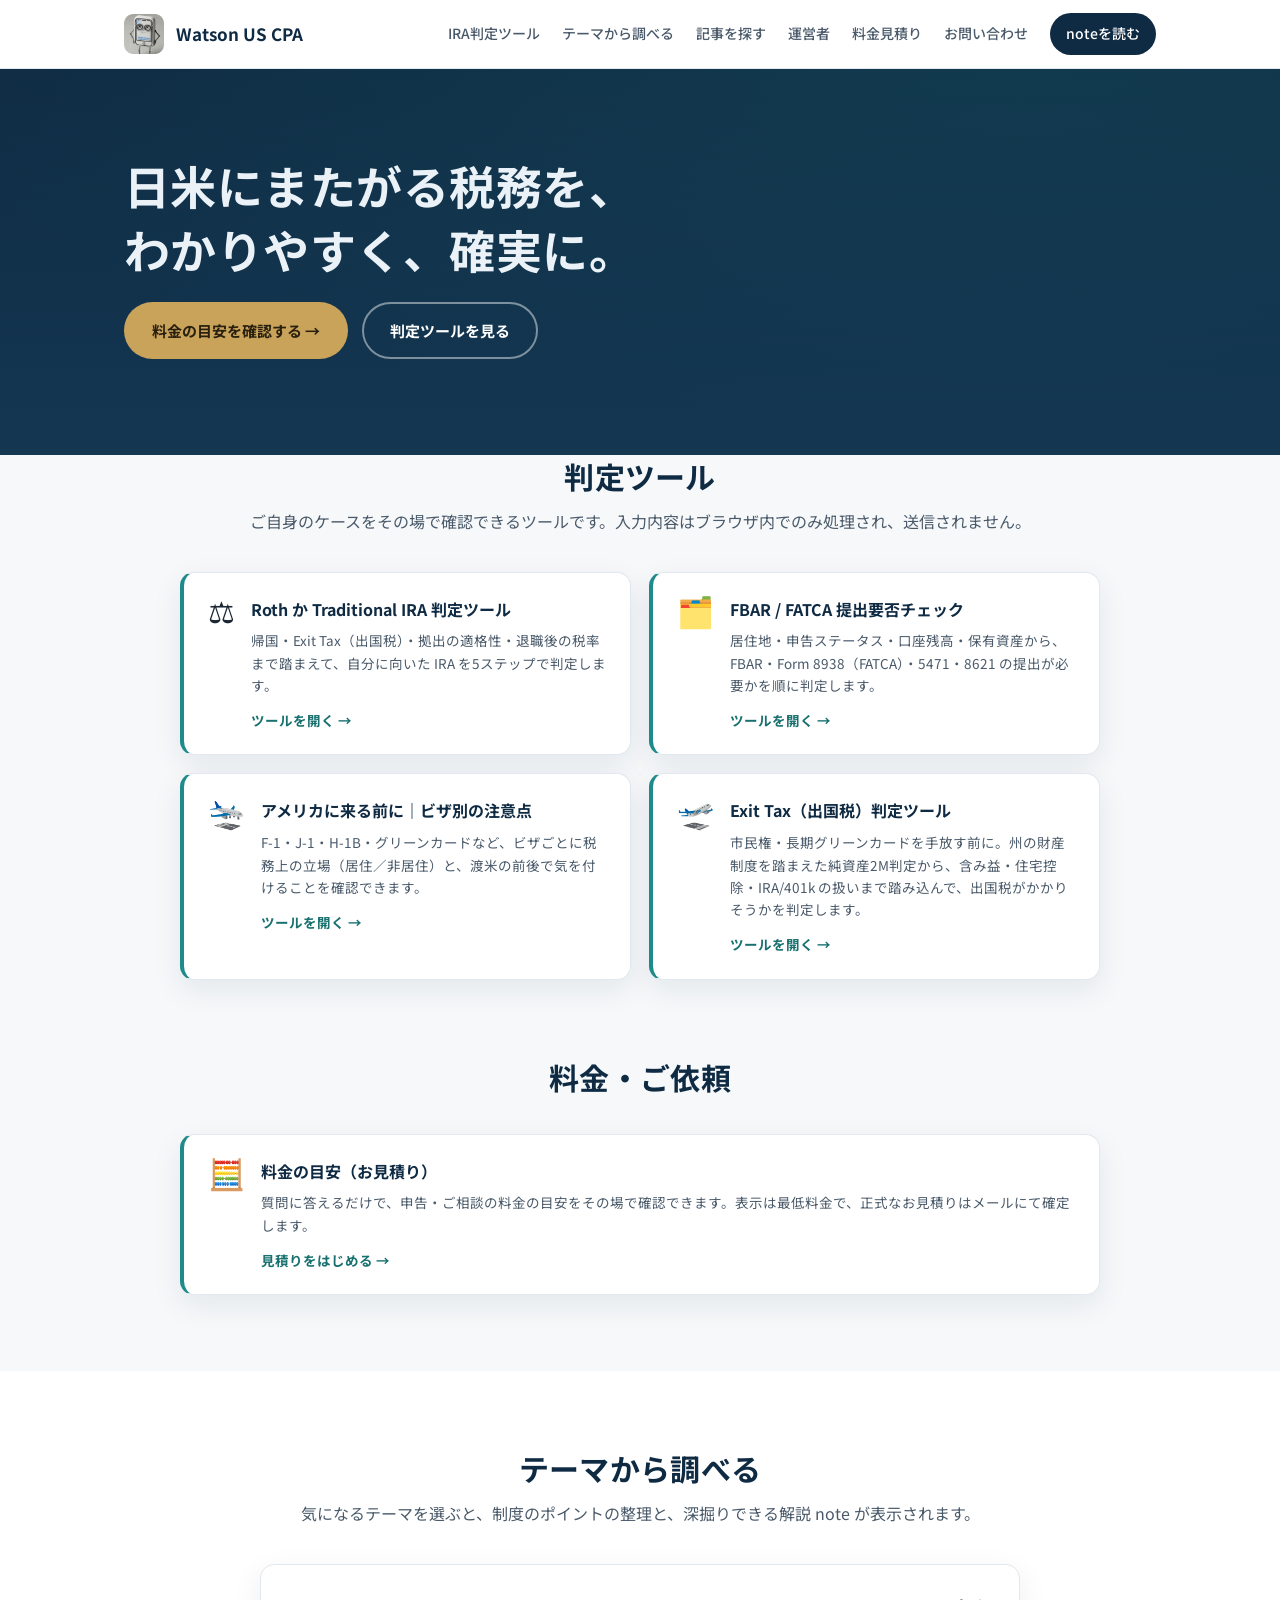
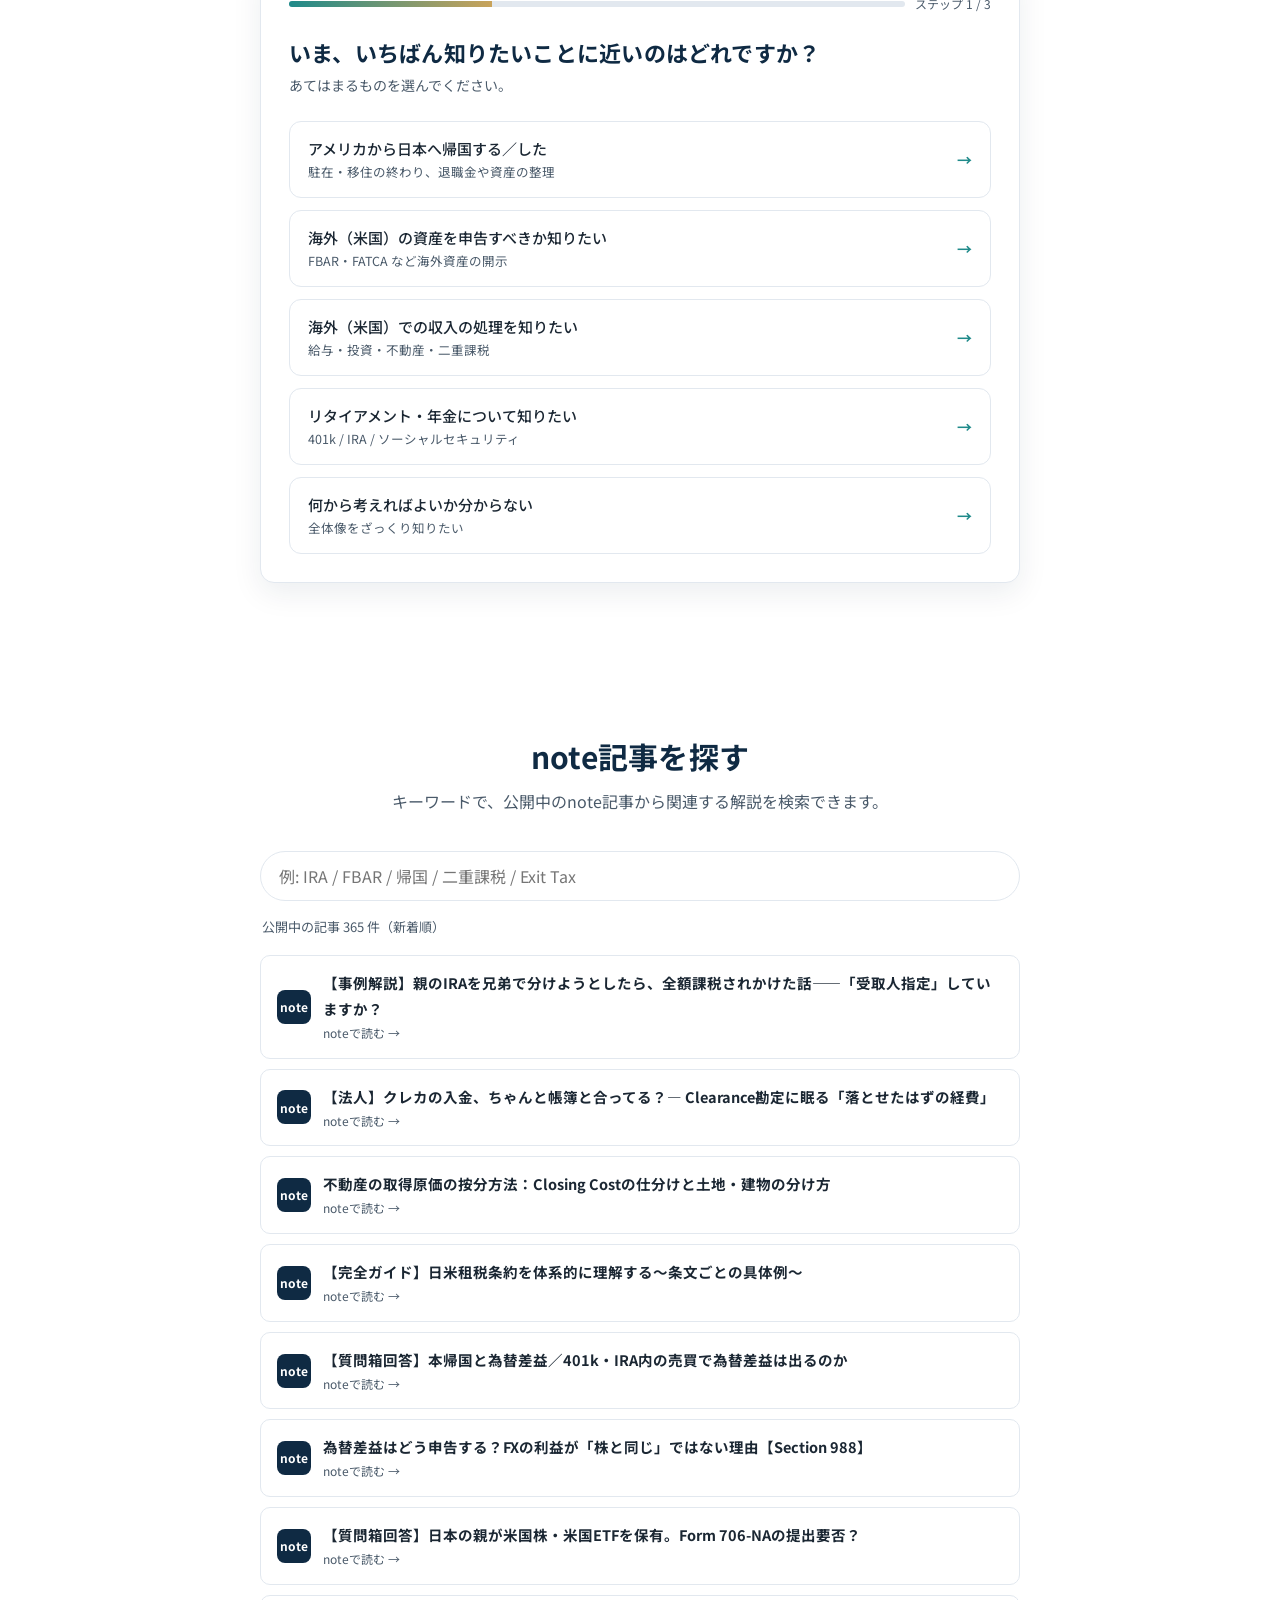
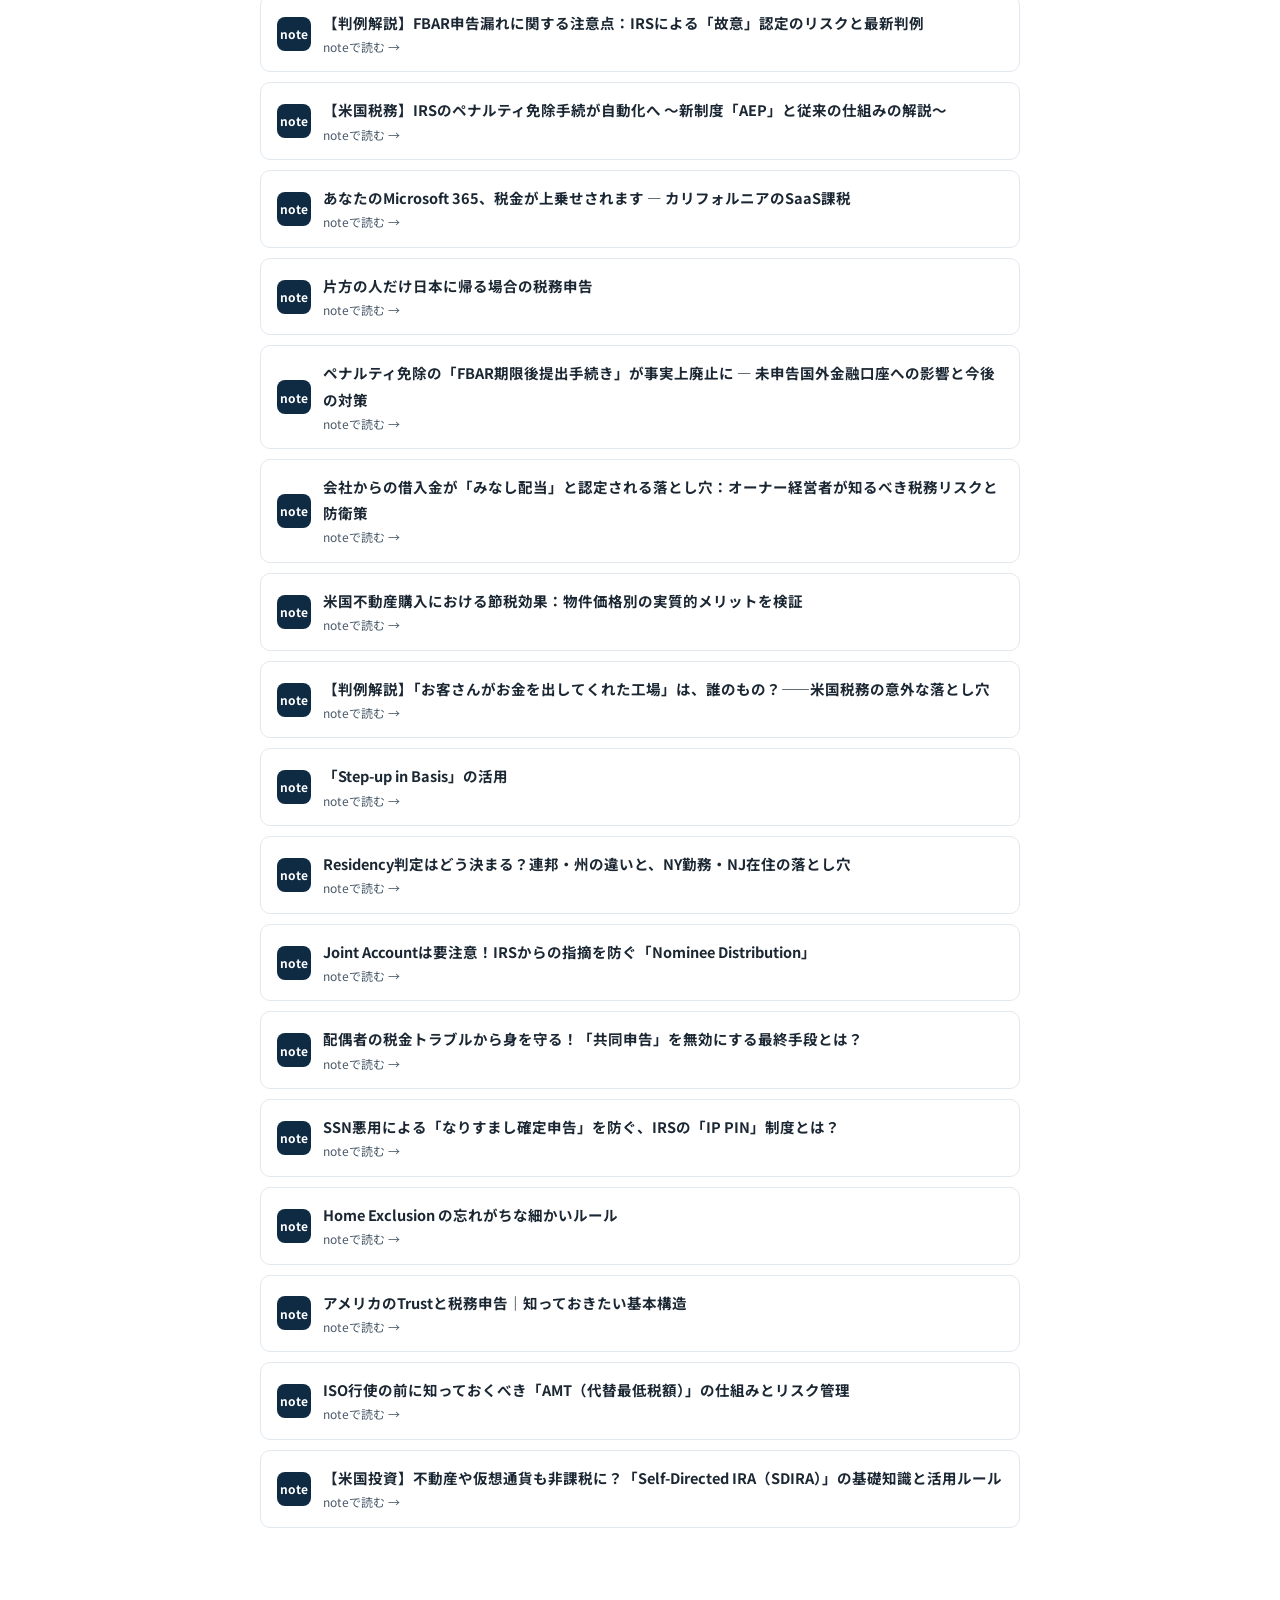
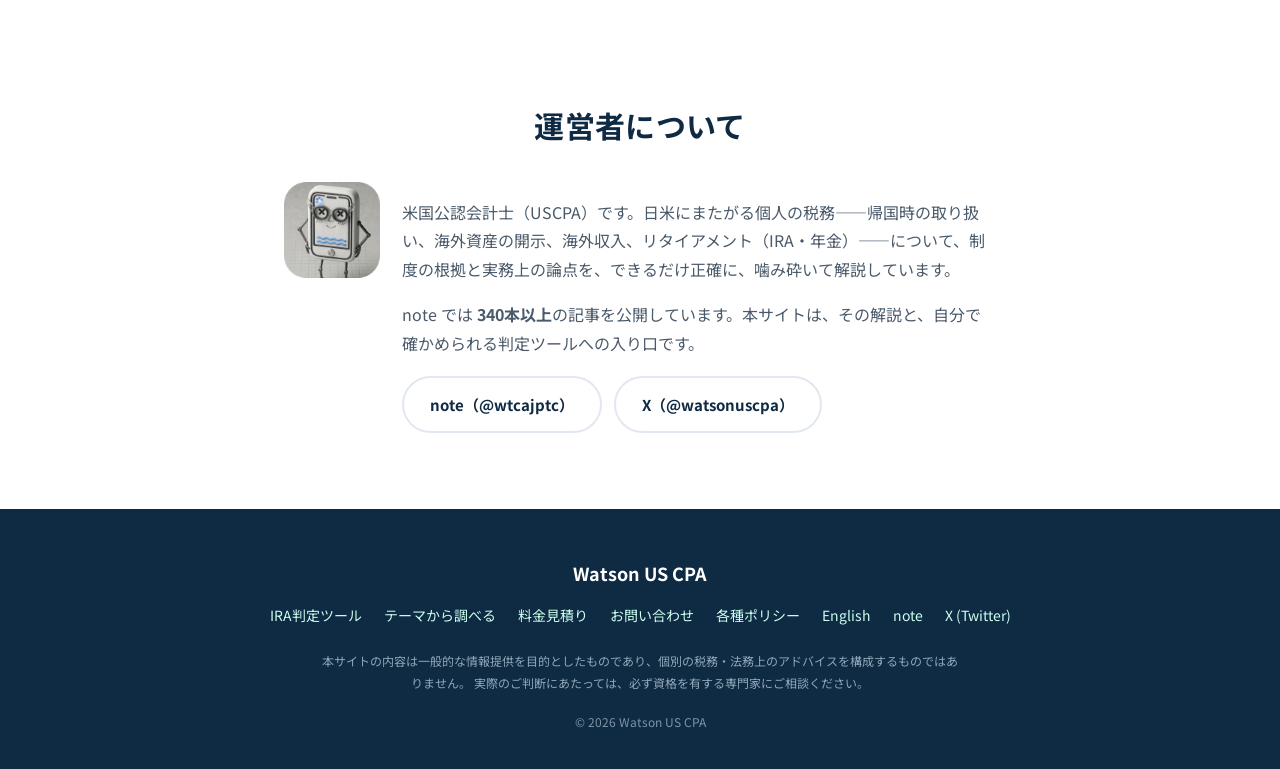
==== commit 23d91cf7: "Add English fee estimator, contact form, and sales policies pages - en/: full English port of the fe" ====
--- a/index.html
+++ b/index.html
@@ -37,6 +37,7 @@
         <a href="#notes">記事を探す</a>
         <a href="#about">運営者</a>
         <a href="intake/">料金見積り</a>
+        <a href="contact/">お問い合わせ</a>
         <a class="nav-cta" href="https://note.com/wtcajptc" target="_blank" rel="noopener">noteを読む</a>
       </nav>
     </div>
@@ -156,6 +157,10 @@
       <nav class="footer-nav">
         <a href="ira/">IRA判定ツール</a>
         <a href="#diagnosis">テーマから調べる</a>
+        <a href="intake/">料金見積り</a>
+        <a href="contact/">お問い合わせ</a>
+        <a href="policies/">各種ポリシー</a>
+        <a href="en/">English</a>
         <a href="https://note.com/wtcajptc" target="_blank" rel="noopener">note</a>
         <a href="https://x.com/watsonuscpa" target="_blank" rel="noopener">X (Twitter)</a>
       </nav>
